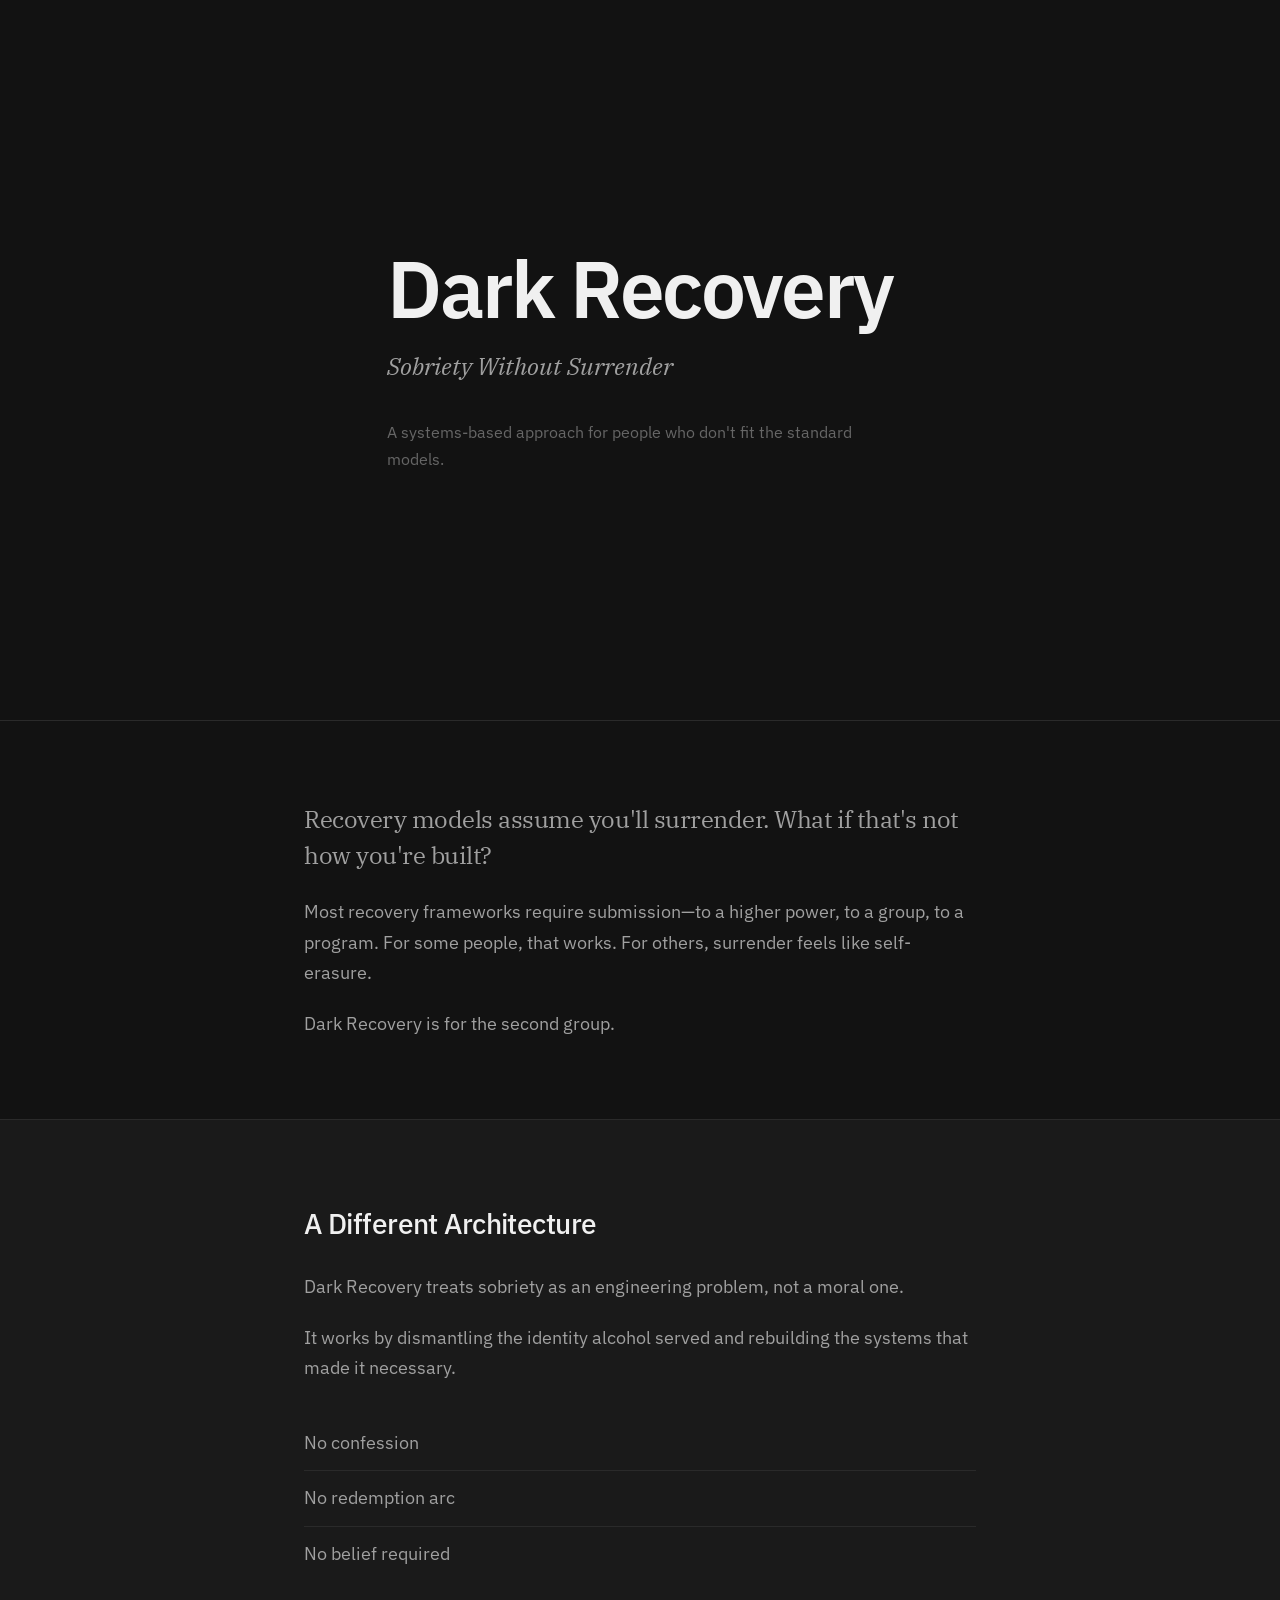
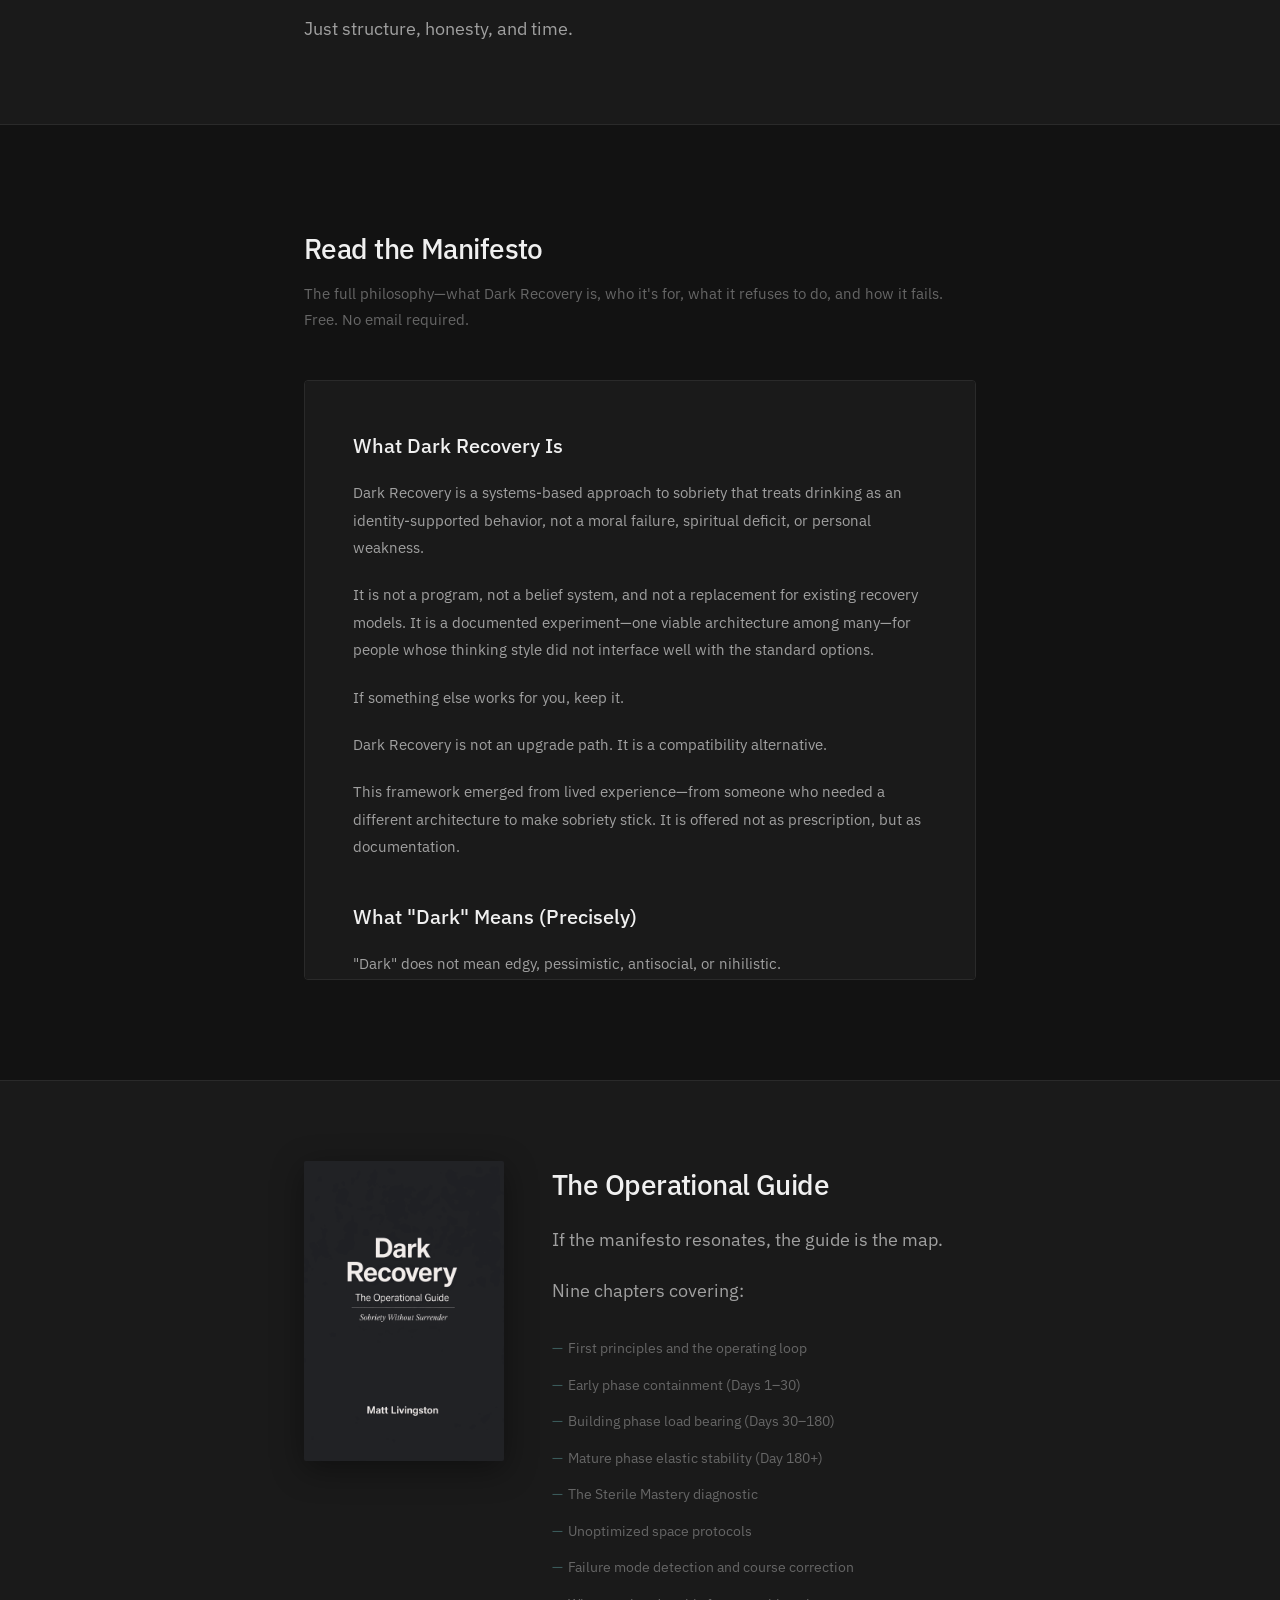
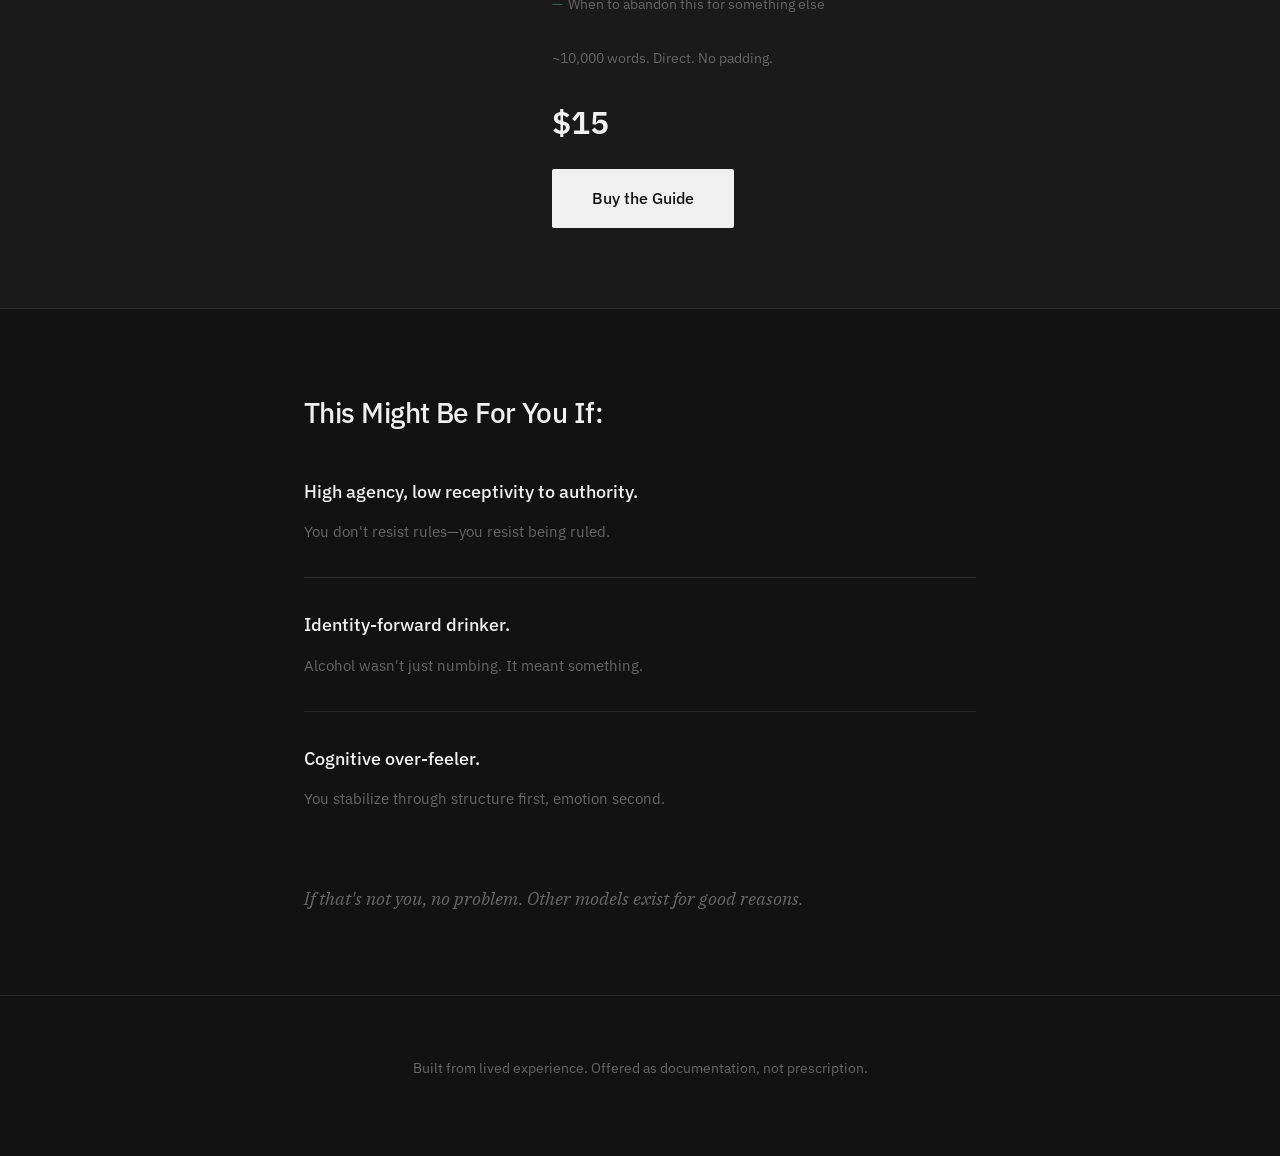
==== index.html @ dfdb52a3 "launch" ====
<!DOCTYPE html>
<html lang="en">
<head>
    <meta charset="UTF-8">
    <meta name="viewport" content="width=device-width, initial-scale=1.0">
    <title>Dark Recovery — Sobriety Without Surrender</title>
    <meta name="description" content="A systems-based approach to sobriety for people who don't fit the standard models. No confession. No redemption arc. No belief required.">
    
    <!-- Open Graph -->
    <meta property="og:type" content="website">
    <meta property="og:url" content="https://darkrecovery.com/">
    <meta property="og:title" content="Dark Recovery — Sobriety Without Surrender">
    <meta property="og:description" content="A systems-based approach to sobriety for people who don't fit the standard models. No confession. No redemption arc. No belief required.">
    <meta property="og:image" content="https://darkrecovery.com/cover.png">
    <meta property="og:image:width" content="1600">
    <meta property="og:image:height" content="2560">
    
    <!-- Twitter Card -->
    <meta name="twitter:card" content="summary_large_image">
    <meta name="twitter:title" content="Dark Recovery — Sobriety Without Surrender">
    <meta name="twitter:description" content="A systems-based approach to sobriety for people who don't fit the standard models.">
    <meta name="twitter:image" content="https://darkrecovery.com/cover.png">
    
    <link rel="preconnect" href="https://fonts.googleapis.com">
    <link rel="preconnect" href="https://fonts.gstatic.com" crossorigin>
    <link href="https://fonts.googleapis.com/css2?family=IBM+Plex+Sans:ital,wght@0,300;0,400;0,500;0,600&family=IBM+Plex+Serif:ital,wght@0,400;1,400&display=swap" rel="stylesheet">
    
    <style>
        :root {
            --bg-primary: #121212;
            --bg-secondary: #1a1a1a;
            --bg-tertiary: #222222;
            --text-primary: #f0f0f0;
            --text-secondary: #a0a0a0;
            --text-muted: #666666;
            --accent: #3a5a5a;
            --accent-light: #4a7a7a;
            --border: #2a2a2a;
            --font-sans: 'IBM Plex Sans', -apple-system, sans-serif;
            --font-serif: 'IBM Plex Serif', Georgia, serif;
        }

        * {
            margin: 0;
            padding: 0;
            box-sizing: border-box;
        }

        html {
            scroll-behavior: smooth;
        }

        body {
            font-family: var(--font-sans);
            font-size: 18px;
            line-height: 1.7;
            color: var(--text-primary);
            background-color: var(--bg-primary);
            -webkit-font-smoothing: antialiased;
            -moz-osx-font-smoothing: grayscale;
        }

        /* Layout */
        .container {
            max-width: 720px;
            margin: 0 auto;
            padding: 0 24px;
        }

        section {
            padding: 80px 0;
        }

        @media (max-width: 600px) {
            section {
                padding: 60px 0;
            }
            body {
                font-size: 16px;
            }
        }

        /* Hero */
        .hero {
            min-height: 80vh;
            display: flex;
            flex-direction: column;
            justify-content: center;
            padding-top: 120px;
            padding-bottom: 120px;
        }

        .hero h1 {
            font-size: clamp(3rem, 10vw, 5rem);
            font-weight: 600;
            letter-spacing: -0.03em;
            line-height: 1.05;
            margin-bottom: 16px;
        }

        .hero .tagline {
            font-family: var(--font-serif);
            font-style: italic;
            font-size: clamp(1.25rem, 3vw, 1.5rem);
            color: var(--text-secondary);
            margin-bottom: 32px;
        }

        .hero .positioning {
            font-size: 1rem;
            color: var(--text-muted);
            max-width: 480px;
        }

        /* Section Headers */
        h2 {
            font-size: 1.75rem;
            font-weight: 500;
            letter-spacing: -0.02em;
            margin-bottom: 24px;
            color: var(--text-primary);
        }

        h3 {
            font-size: 1.125rem;
            font-weight: 500;
            margin-bottom: 12px;
            color: var(--text-primary);
        }

        p {
            margin-bottom: 20px;
            color: var(--text-secondary);
        }

        p:last-child {
            margin-bottom: 0;
        }

        /* Problem Section */
        .problem {
            border-top: 1px solid var(--border);
        }

        .problem h2 {
            font-family: var(--font-serif);
            font-weight: 400;
            font-size: 1.5rem;
            line-height: 1.5;
            color: var(--text-secondary);
        }

        /* What This Is */
        .what-this-is {
            background-color: var(--bg-secondary);
            border-top: 1px solid var(--border);
            border-bottom: 1px solid var(--border);
        }

        .highlight-list {
            list-style: none;
            margin-top: 32px;
        }

        .highlight-list li {
            padding: 12px 0;
            color: var(--text-secondary);
            border-bottom: 1px solid var(--border);
        }

        .highlight-list li:last-child {
            border-bottom: none;
        }

        /* Manifesto Section */
        .manifesto-section {
            padding-top: 100px;
            padding-bottom: 100px;
        }

        .manifesto-section h2 {
            margin-bottom: 8px;
        }

        .manifesto-intro {
            color: var(--text-muted);
            font-size: 0.95rem;
            margin-bottom: 48px;
        }

        .manifesto-content {
            background-color: var(--bg-secondary);
            border: 1px solid var(--border);
            border-radius: 4px;
            padding: 48px;
            max-height: 600px;
            overflow-y: auto;
        }

        @media (max-width: 600px) {
            .manifesto-content {
                padding: 24px;
                max-height: 500px;
            }
        }

        .manifesto-content h3 {
            font-size: 1.25rem;
            margin-top: 40px;
            margin-bottom: 16px;
            color: var(--text-primary);
        }

        .manifesto-content h3:first-child {
            margin-top: 0;
        }

        .manifesto-content p {
            font-size: 0.95rem;
            line-height: 1.8;
        }

        .manifesto-content blockquote {
            font-family: var(--font-serif);
            font-style: italic;
            font-size: 1rem;
            color: var(--text-primary);
            padding: 20px 24px;
            margin: 24px 0;
            border-left: 2px solid var(--accent);
            background-color: var(--bg-tertiary);
        }

        .manifesto-content .section-break {
            text-align: center;
            color: var(--text-muted);
            margin: 48px 0;
            font-size: 1.5rem;
            letter-spacing: 0.5em;
        }

        /* Guide Section */
        .guide-section {
            background-color: var(--bg-secondary);
            border-top: 1px solid var(--border);
            border-bottom: 1px solid var(--border);
        }

        .guide-grid {
            display: grid;
            grid-template-columns: 200px 1fr;
            gap: 48px;
            align-items: start;
        }

        @media (max-width: 600px) {
            .guide-grid {
                grid-template-columns: 1fr;
                gap: 32px;
            }
        }

        .guide-cover {
            width: 100%;
            max-width: 200px;
            border-radius: 2px;
            box-shadow: 0 8px 32px rgba(0, 0, 0, 0.4);
        }

        @media (max-width: 600px) {
            .guide-cover {
                max-width: 160px;
                margin: 0 auto;
            }
        }

        .guide-details h2 {
            margin-bottom: 16px;
        }

        .guide-toc {
            list-style: none;
            margin: 24px 0;
            font-size: 0.9rem;
        }

        .guide-toc li {
            padding: 6px 0;
            color: var(--text-muted);
            padding-left: 16px;
            position: relative;
        }

        .guide-toc li::before {
            content: "—";
            position: absolute;
            left: 0;
            color: var(--accent);
        }

        .guide-meta {
            font-size: 0.9rem;
            color: var(--text-muted);
            margin-top: 24px;
            margin-bottom: 24px;
        }

        .price {
            font-size: 2rem;
            font-weight: 600;
            color: var(--text-primary);
            margin-bottom: 20px;
        }

        .buy-button {
            display: inline-block;
            background-color: var(--text-primary);
            color: var(--bg-primary);
            padding: 16px 40px;
            font-size: 1rem;
            font-weight: 500;
            text-decoration: none;
            border-radius: 2px;
            transition: all 0.2s ease;
        }

        .buy-button:hover {
            background-color: var(--accent-light);
            color: var(--text-primary);
        }

        /* Who This Is For */
        .who-section h2 {
            margin-bottom: 40px;
        }

        .trait {
            margin-bottom: 32px;
            padding-bottom: 32px;
            border-bottom: 1px solid var(--border);
        }

        .trait:last-of-type {
            border-bottom: none;
            margin-bottom: 40px;
        }

        .trait h3 {
            color: var(--text-primary);
            font-weight: 500;
        }

        .trait p {
            color: var(--text-muted);
            font-size: 0.95rem;
            margin-bottom: 0;
        }

        .closing-line {
            font-family: var(--font-serif);
            font-style: italic;
            color: var(--text-muted);
        }

        /* Footer */
        footer {
            padding: 60px 0;
            border-top: 1px solid var(--border);
        }

        .footer-content {
            text-align: center;
        }

        .footer-statement {
            font-size: 0.9rem;
            color: var(--text-muted);
            margin-bottom: 16px;
        }

        .footer-contact {
            font-size: 0.85rem;
        }

        .footer-contact a {
            color: var(--text-secondary);
            text-decoration: none;
            border-bottom: 1px solid var(--border);
            transition: border-color 0.2s ease;
        }

        .footer-contact a:hover {
            border-color: var(--text-secondary);
        }

        /* Scrollbar */
        .manifesto-content::-webkit-scrollbar {
            width: 8px;
        }

        .manifesto-content::-webkit-scrollbar-track {
            background: var(--bg-tertiary);
        }

        .manifesto-content::-webkit-scrollbar-thumb {
            background: var(--border);
            border-radius: 4px;
        }

        .manifesto-content::-webkit-scrollbar-thumb:hover {
            background: var(--text-muted);
        }
    </style>
</head>
<body>

    <!-- Hero -->
    <section class="hero">
        <div class="container">
            <h1>Dark Recovery</h1>
            <p class="tagline">Sobriety Without Surrender</p>
            <p class="positioning">A systems-based approach for people who don't fit the standard models.</p>
        </div>
    </section>

    <!-- Problem -->
    <section class="problem">
        <div class="container">
            <h2>Recovery models assume you'll surrender. What if that's not how you're built?</h2>
            <p>Most recovery frameworks require submission—to a higher power, to a group, to a program. For some people, that works. For others, surrender feels like self-erasure.</p>
            <p>Dark Recovery is for the second group.</p>
        </div>
    </section>

    <!-- What This Is -->
    <section class="what-this-is">
        <div class="container">
            <h2>A Different Architecture</h2>
            <p>Dark Recovery treats sobriety as an engineering problem, not a moral one.</p>
            <p>It works by dismantling the identity alcohol served and rebuilding the systems that made it necessary.</p>
            <ul class="highlight-list">
                <li>No confession</li>
                <li>No redemption arc</li>
                <li>No belief required</li>
            </ul>
            <p style="margin-top: 32px;">Just structure, honesty, and time.</p>
        </div>
    </section>

    <!-- Manifesto -->
    <section class="manifesto-section">
        <div class="container">
            <h2>Read the Manifesto</h2>
            <p class="manifesto-intro">The full philosophy—what Dark Recovery is, who it's for, what it refuses to do, and how it fails. Free. No email required.</p>
            
            <div class="manifesto-content">
                <h3>What Dark Recovery Is</h3>
                <p>Dark Recovery is a systems-based approach to sobriety that treats drinking as an identity-supported behavior, not a moral failure, spiritual deficit, or personal weakness.</p>
                <p>It is not a program, not a belief system, and not a replacement for existing recovery models. It is a documented experiment—one viable architecture among many—for people whose thinking style did not interface well with the standard options.</p>
                <p>If something else works for you, keep it.</p>
                <p>Dark Recovery is not an upgrade path. It is a compatibility alternative.</p>
                <p>This framework emerged from lived experience—from someone who needed a different architecture to make sobriety stick. It is offered not as prescription, but as documentation.</p>

                <h3>What "Dark" Means (Precisely)</h3>
                <p>"Dark" does not mean edgy, pessimistic, antisocial, or nihilistic.</p>
                <p>It means this: Dark Recovery works directly with the parts of yourself that benefited from drinking—without redeeming them, suppressing them, or pretending they didn't exist.</p>
                <p>Alcohol is not framed as an external invader. It is treated as a solution that worked—until it didn't.</p>
                <p>The "dark" work is unsentimental inspection: No confession. No absolution. No identity theater. No redemption arc required.</p>
                <p>This is not shadow embrace. It is shadow audit.</p>

                <h3>The Core Thesis</h3>
                <p>Sobriety fails most often when it is framed as moral reform ("be better"), spiritual rebirth ("surrender"), or pure restraint ("just don't drink").</p>
                <p>Dark Recovery operates on a different assumption:</p>
                <blockquote>Drinking persists because it is embedded in identity and reinforced by systems.</blockquote>
                <p>Remove alcohol without addressing those layers, and the system searches for replacement pressure—or collapses.</p>
                <p>Therefore:</p>
                <blockquote>Sobriety is not abstinence. Sobriety is identity decommissioning plus systems replacement.</blockquote>

                <h3>Identity Decommissioning (Not Suppression)</h3>
                <p>Alcohol was not just a substance. It was a role amplifier.</p>
                <p>For many people, it supported: pride, endurance, edge, chaos tolerance, social dominance, transgression, self-erasure dressed as freedom.</p>
                <p>Dark Recovery does not demand the abandonment of identity. It demands the removal of alcohol as a false carrier of values.</p>
                <p>You don't lose who you are. You strip alcohol out of the equation and keep what's actually yours.</p>
                <p>The goal is not to fight the old identity. The goal is to render it obsolete.</p>
                <p>Suppression creates war. Obsolescence creates quiet.</p>

                <h3>Systems Replacement (Not Willpower)</h3>
                <p>Once identity is decommissioned, systems must replace what alcohol was doing functionally.</p>
                <p>Dark Recovery treats life like an operating environment: inputs, defaults, constraints, failure modes, degraded operation.</p>
                <p>This approach deliberately avoids motivation, inspiration, and "wanting it badly enough."</p>
                <p>Instead, it asks: What pressures existed? What friction was missing? What defaults allowed drift? What roles did alcohol silently perform?</p>
                <p>Systems are redesigned so that alcohol is no longer required for the system to function.</p>
                <p>Not forbidden. Not resisted. Not dramatized. Simply unnecessary.</p>

                <h3>Where the Feeling Work Lives</h3>
                <p>Systems solve behavioral reliability. They do not metabolize what alcohol was anesthetizing.</p>
                <p>Dark Recovery breaks if it pretends architecture alone is enough.</p>
                <p>Dark Recovery does not outsource feeling work to spirituality, group catharsis, or narrative healing—but it also doesn't ignore it. It relocates it.</p>
                <p>The emotional work happens in forced contact, not expression. Specifically: when alcohol is removed and no replacement is allowed; when systems hold you steady long enough that avoided states surface; when boredom, grief, anger, shame, or restlessness appear without an escape hatch.</p>
                <p>Dark Recovery assumes this moment is inevitable—and designs for it.</p>
                <blockquote>Systems don't do the feeling work. Systems remove the exits so the feeling work can no longer be skipped.</blockquote>
                <p>No journaling mandate. No group processing. No "talk about your feelings." Just sustained exposure under stable conditions.</p>
                <p>If someone needs therapy alongside this, that's compatible—but not required for the system to function.</p>

                <h3>Not Becoming a "Better Person"</h3>
                <p>This is a foundational refusal: Dark Recovery is not about becoming a better person.</p>
                <p>There is no moral ladder here. No purity test. No improved self-image promised.</p>
                <p>The aim is narrower and more practical:</p>
                <blockquote>To become a person who no longer needs alcohol to operate.</blockquote>
                <p>"Better" is irrelevant. Functional matters.</p>

                <h3>No Superiority, No Evangelism</h3>
                <p>Dark Recovery does not claim greater courage, deeper honesty, higher intelligence, or more discipline.</p>
                <p>It claims difference, not elevation.</p>
                <p>Other recovery models optimize for different assumptions, address different failure modes, and serve different psychological architectures.</p>
                <p>Dark Recovery exists because model mismatch is real.</p>
                <p>Failure to fit is not failure of character.</p>

                <h3>Loneliness Without Isolation</h3>
                <p>Dark Recovery does not promote lone-wolf sobriety.</p>
                <p>It rejects confessional dependency, not connection.</p>
                <p>Instead of sponsors and identity-based community, it emphasizes: externalized constraints, witnesses instead of authorities, shared activity instead of shared identity, structure instead of confession, visibility instead of emotional performance.</p>
                <p>Key principle:</p>
                <blockquote>Isolation doesn't cause relapse. Unobserved drift does.</blockquote>
                <p>The system is designed to reduce drift without requiring belief, submission, or social theater.</p>

                <h3>The Failure Modes</h3>
                <p>Every system has characteristic ways it fails. Dark Recovery is no exception. Naming these explicitly is essential to the framework's integrity.</p>
                <p><strong>Primary Failure Mode: Sterile Mastery</strong></p>
                <p>Dark Recovery fails when the system becomes flawless, the life becomes orderly, the edges disappear—and the person never actually meets the discomfort alcohol was buffering.</p>
                <p>Symptoms: excessive optimization, endless redesigns, pride in resilience, emotional flatness mislabeled as "stability," quiet resentment toward "messy" people or models.</p>
                <p>The system works so well that nothing leaks—and therefore nothing gets processed.</p>
                <p>This is not relapse-prone in the short term. It's collapse-prone later.</p>
                <p><strong>Secondary Failure Mode: Control Substitution</strong></p>
                <p>Alcohol is removed, but control, rigidity, self-surveillance, and performance slide in as replacements.</p>
                <p>The substance is gone. The compulsion isn't.</p>
                <p>Dark Recovery must explicitly warn:</p>
                <blockquote>If the system makes you feel superior, invulnerable, or untouchable—it's already failing.</blockquote>
                <p><strong>The Countermeasure: Unoptimized Space</strong></p>
                <p>Dark Recovery requires deliberate friction, unoptimized space, and periods where nothing is "fixed." Not chaos. Not relapse rehearsal. Just unmanaged experience.</p>
                <p>A core principle:</p>
                <blockquote>If your life becomes too smooth, something is being avoided.</blockquote>
                <p>That sentence alone keeps the philosophy honest.</p>

                <h3>Who This Is For</h3>
                <p>Dark Recovery fits people who have three specific traits:</p>
                <p><strong>1. High Agency, Low Receptivity to Authority</strong><br>Strong internal locus of control. Allergic to submission-based models. Experience "surrender" as self-erasure, not relief. These people don't resist rules. They resist being ruled.</p>
                <p><strong>2. Identity-Forward Drinkers</strong><br>Drinking was tied to self-image. Pride, edge, intensity, or transgression were involved. Alcohol was a symbol, not just a sedative. If alcohol was only numbing pain, other models may fit better. If alcohol was meaningful, Dark Recovery has leverage.</p>
                <p><strong>3. Cognitive Over-Feelers (By Default, Not Denial)</strong><br>Pattern thinkers. Builders. Systematizers. People who stabilize through structure first, emotion second. Important distinction: This is not emotional repression. It's sequencing. These people feel after safety is restored—not before.</p>

                <h3>Who This Is Not For</h3>
                <p>Dark Recovery is a poor fit for people seeking belonging as the primary need, those who need external moral scaffolding to stabilize, people in acute crisis who require containment first, or anyone who wants certainty, identity, or absolution handed to them.</p>
                <p>This is not a refuge. It's a workbench.</p>

                <h3>What Dark Recovery Refuses to Do</h3>
                <p>Dark Recovery does not tell anyone what is right, argue against other recovery paths, require belief, surrender, or confession, promise transformation, enlightenment, or redemption, or demand identity replacement with a new label.</p>
                <p>It offers one thing only:</p>
                <blockquote>A way to dismantle a working-but-destructive system and replace it without mythologizing the process.</blockquote>

                <h3>The Ethical Boundary</h3>
                <p>Dark Recovery explicitly acknowledges: Some people need AA. Some people need God. Some people need medication. Some people need clinical treatment. Some people need community-first recovery.</p>
                <p>Period.</p>
                <p>Dark Recovery does not compete with those paths. It exists alongside them.</p>

                <h3>Final Compression</h3>
                <p>If this had to be reduced to its irreducible form:</p>
                <blockquote>Dark Recovery treats sobriety as an engineering problem, not a moral one—by dismantling the identity alcohol served and rebuilding the systems that made it necessary.</blockquote>
                <p>Dark Recovery succeeds by using systems to remove escape routes, fails when systems become escape routes, and fits people who stabilize through agency and structure before emotion—not the other way around.</p>
                <p>If someone reads this and says, "This isn't for me, but I understand why it worked for you," then it's doing exactly what it's meant to do.</p>

                <div class="section-break">···</div>
            </div>
        </div>
    </section>

    <!-- Guide -->
    <section class="guide-section">
        <div class="container">
            <div class="guide-grid">
                <img src="cover.png" alt="Dark Recovery: The Operational Guide" class="guide-cover">
                <div class="guide-details">
                    <h2>The Operational Guide</h2>
                    <p>If the manifesto resonates, the guide is the map.</p>
                    <p>Nine chapters covering:</p>
                    <ul class="guide-toc">
                        <li>First principles and the operating loop</li>
                        <li>Early phase containment (Days 1–30)</li>
                        <li>Building phase load bearing (Days 30–180)</li>
                        <li>Mature phase elastic stability (Day 180+)</li>
                        <li>The Sterile Mastery diagnostic</li>
                        <li>Unoptimized space protocols</li>
                        <li>Failure mode detection and course correction</li>
                        <li>When to abandon this for something else</li>
                    </ul>
                    <p class="guide-meta">~10,000 words. Direct. No padding.</p>
                    <div class="price">$15</div>
                    <a href="#" class="buy-button">Buy the Guide</a>
                </div>
            </div>
        </div>
    </section>

    <!-- Who This Is For -->
    <section class="who-section">
        <div class="container">
            <h2>This Might Be For You If:</h2>
            
            <div class="trait">
                <h3>High agency, low receptivity to authority.</h3>
                <p>You don't resist rules—you resist being ruled.</p>
            </div>
            
            <div class="trait">
                <h3>Identity-forward drinker.</h3>
                <p>Alcohol wasn't just numbing. It meant something.</p>
            </div>
            
            <div class="trait">
                <h3>Cognitive over-feeler.</h3>
                <p>You stabilize through structure first, emotion second.</p>
            </div>
            
            <p class="closing-line">If that's not you, no problem. Other models exist for good reasons.</p>
        </div>
    </section>

    <!-- Footer -->
    <footer>
        <div class="container">
            <div class="footer-content">
                <p class="footer-statement">Built from lived experience. Offered as documentation, not prescription.</p>
                <p class="footer-contact"><a href="/cdn-cgi/l/email-protection#761b170202361217041d041315190013040f5815191b"><span class="__cf_email__" data-cfemail="6904081d1d
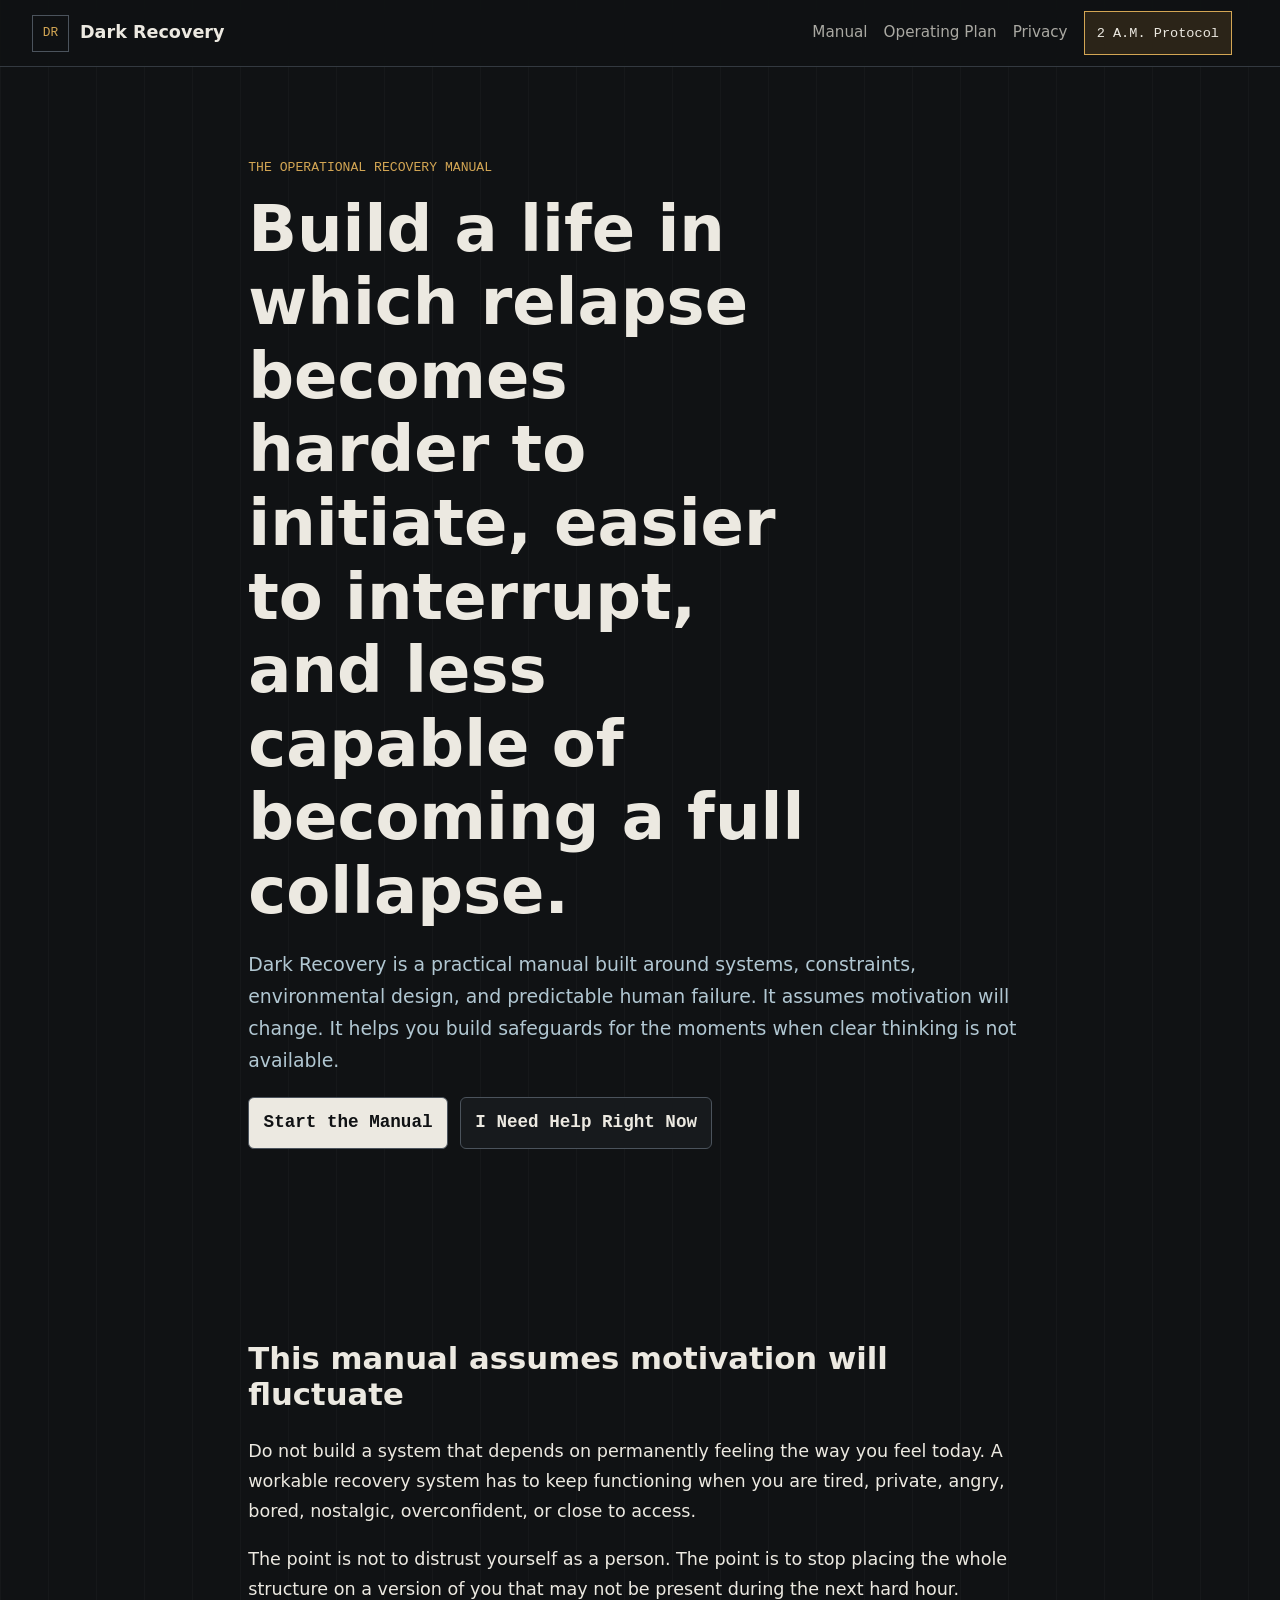
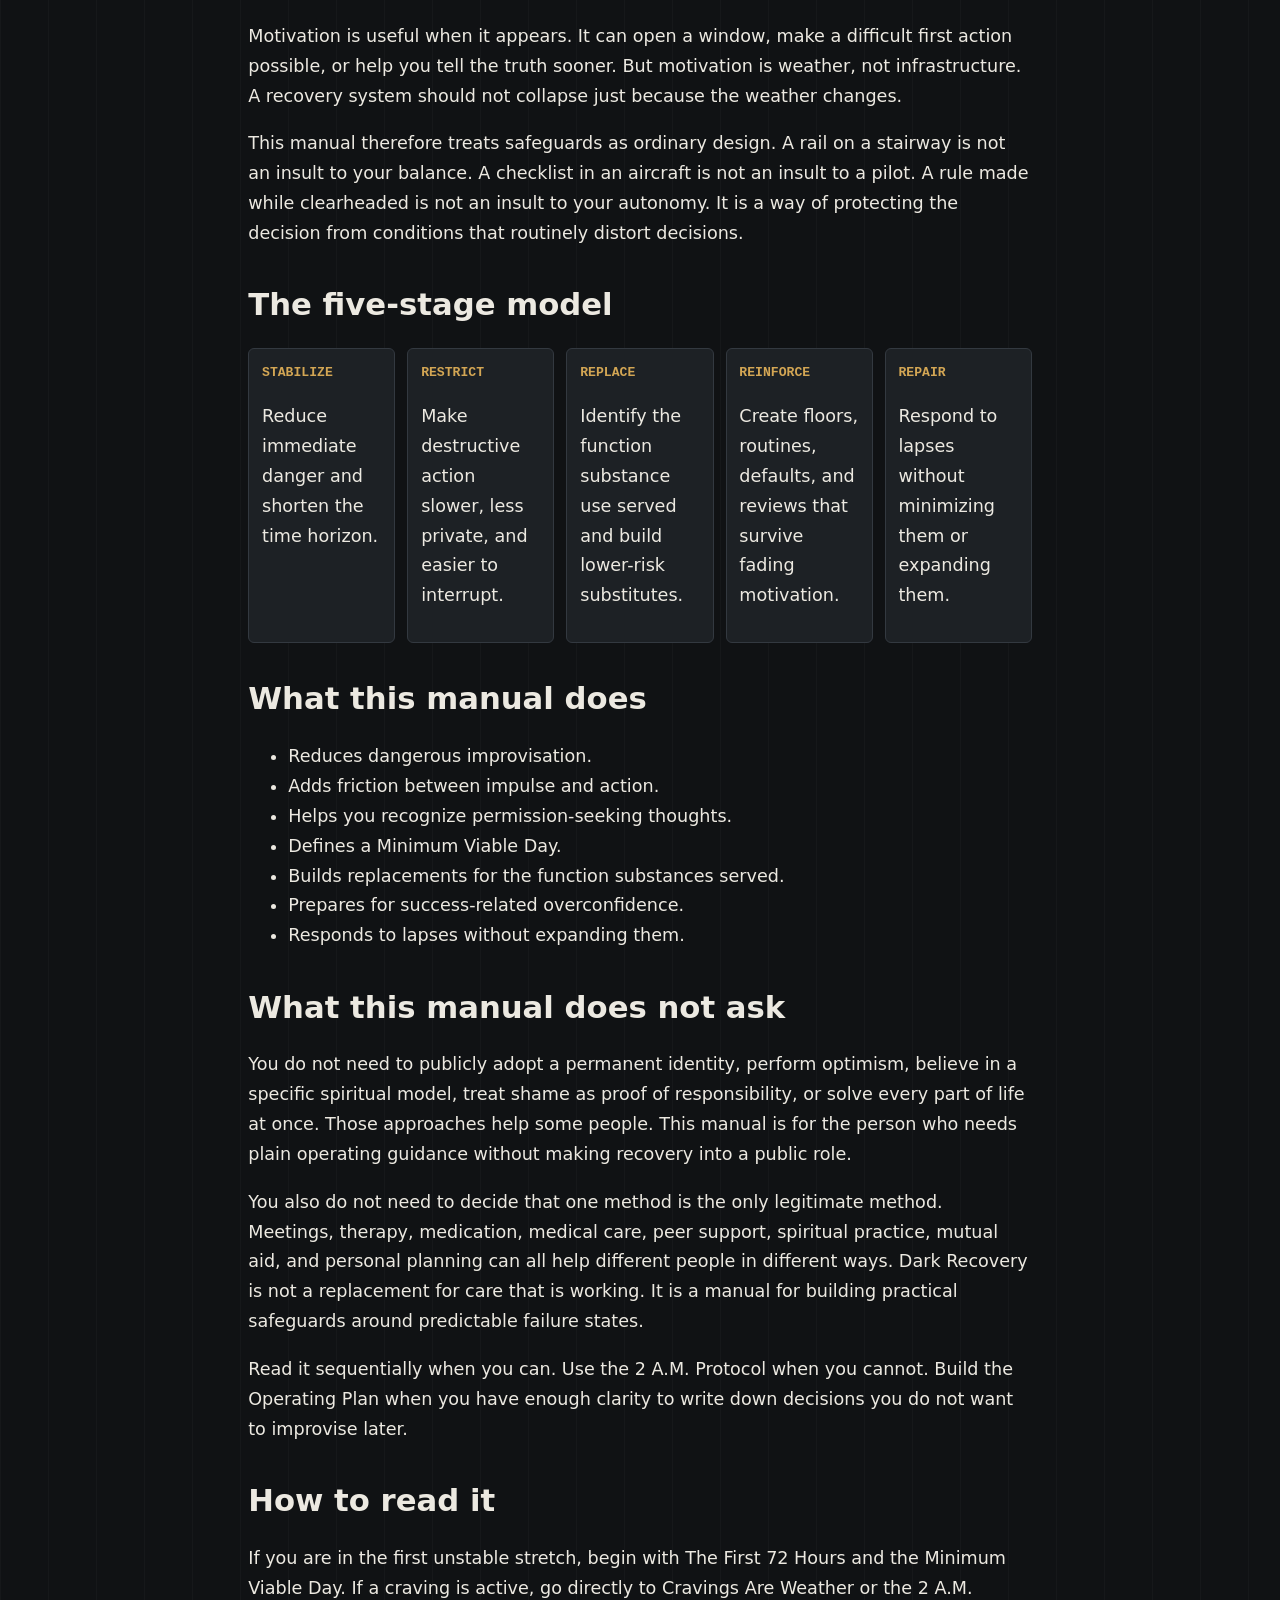
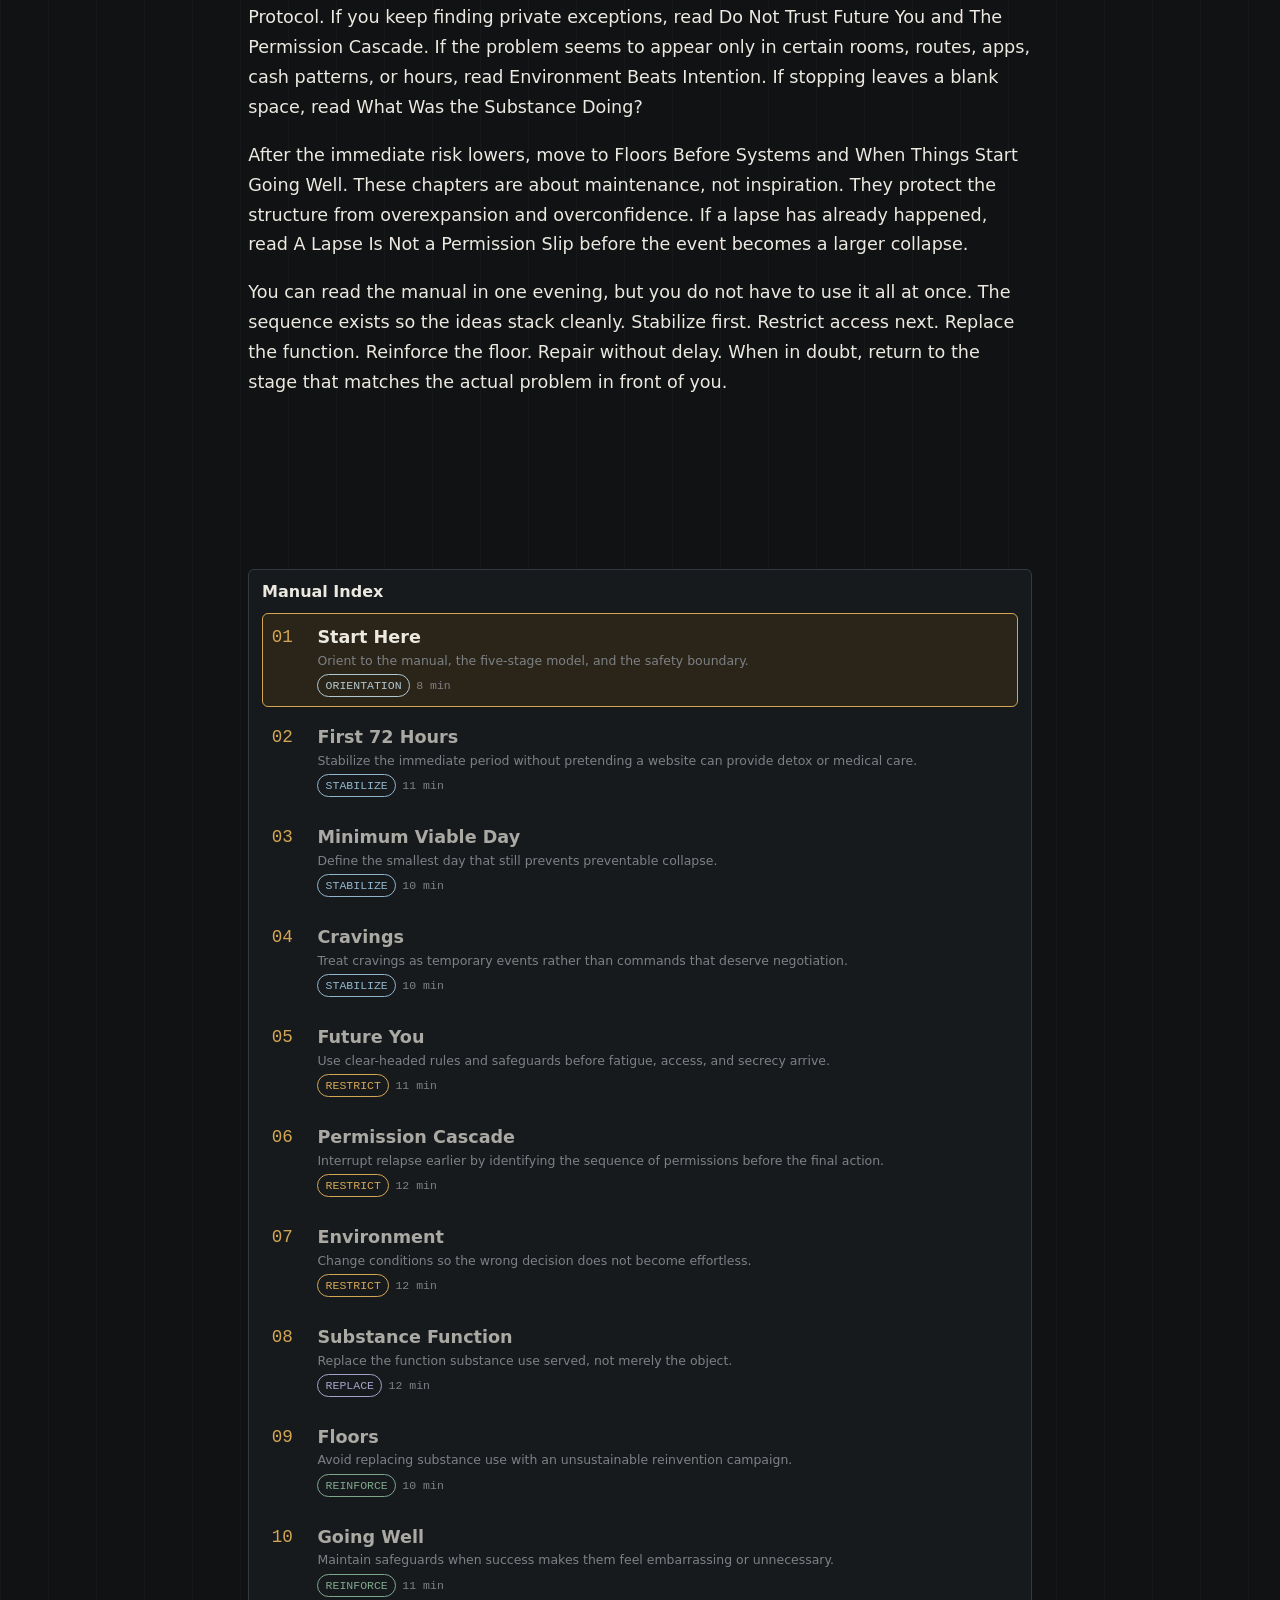
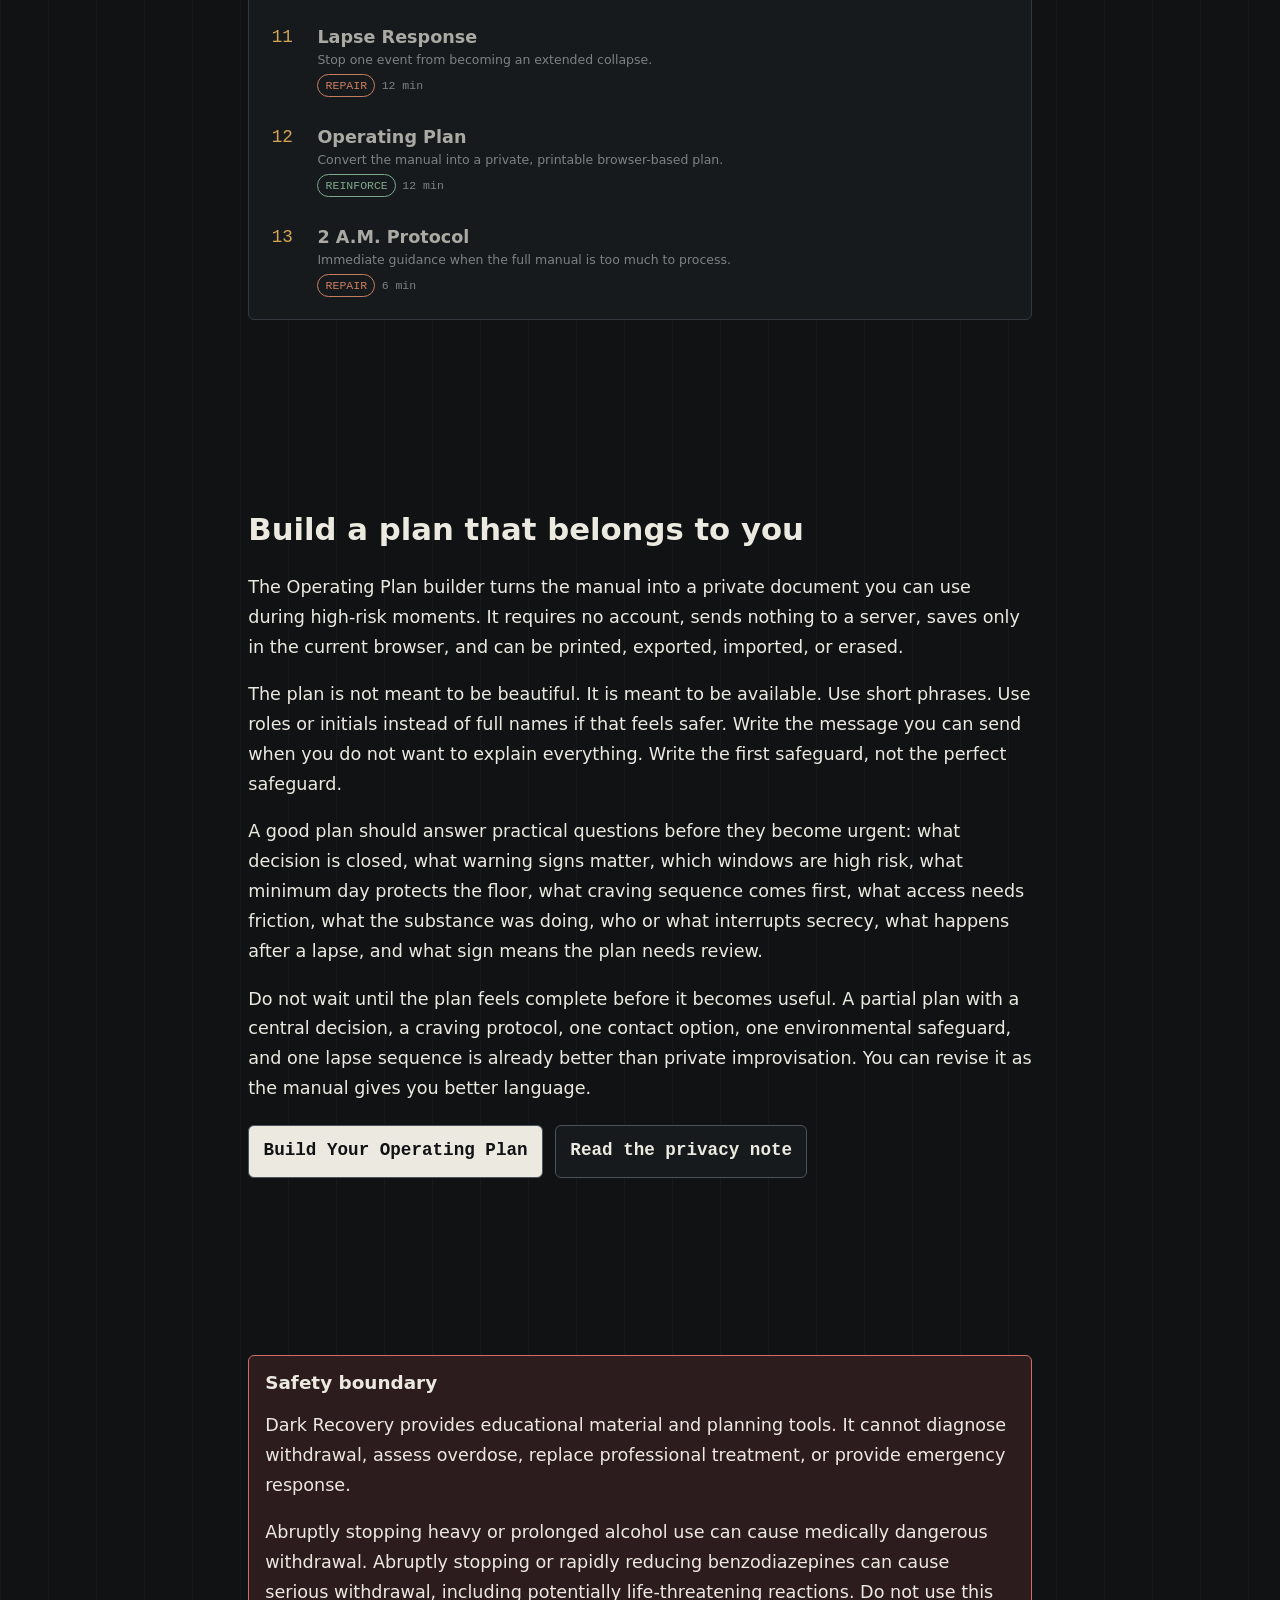
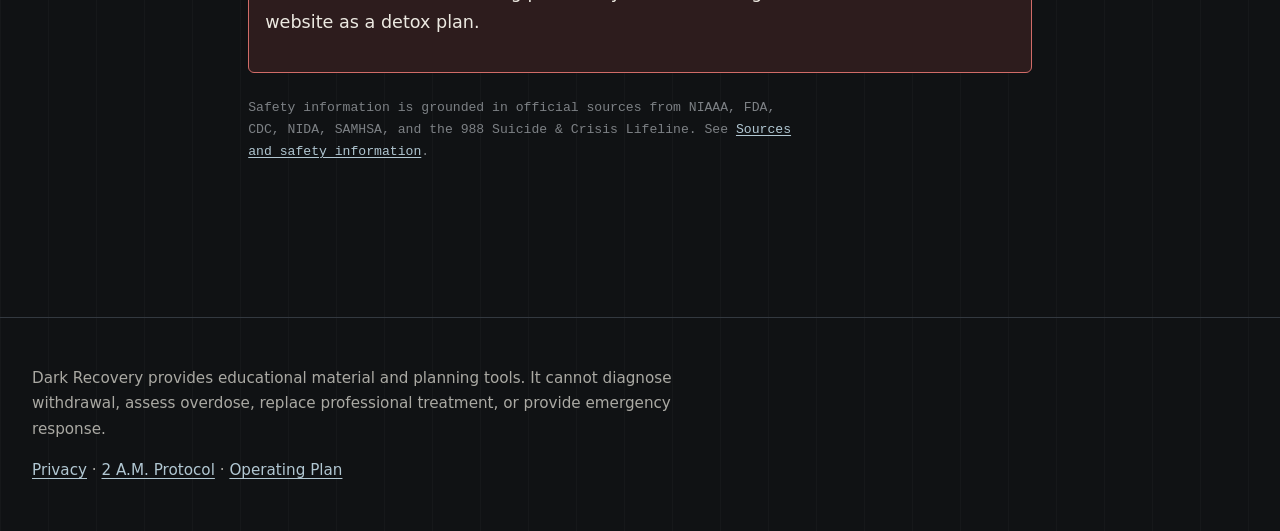
==== commit 97ffecac: "revamp" ====
--- a/index.html
+++ b/index.html
@@ -1,632 +1 @@
-<!DOCTYPE html>
-<html lang="en">
-<head>
-    <meta charset="UTF-8">
-    <meta name="viewport" content="width=device-width, initial-scale=1.0">
-    <title>Dark Recovery — Sobriety Without Surrender</title>
-    <meta name="description" content="A systems-based approach to sobriety for people who don't fit the standard models. No confession. No redemption arc. No belief required.">
-    
-    <!-- Open Graph -->
-    <meta property="og:type" content="website">
-    <meta property="og:url" content="https://darkrecovery.com/">
-    <meta property="og:title" content="Dark Recovery — Sobriety Without Surrender">
-    <meta property="og:description" content="A systems-based approach to sobriety for people who don't fit the standard models. No confession. No redemption arc. No belief required.">
-    <meta property="og:image" content="https://darkrecovery.com/cover.png">
-    <meta property="og:image:width" content="1600">
-    <meta property="og:image:height" content="2560">
-    
-    <!-- Twitter Card -->
-    <meta name="twitter:card" content="summary_large_image">
-    <meta name="twitter:title" content="Dark Recovery — Sobriety Without Surrender">
-    <meta name="twitter:description" content="A systems-based approach to sobriety for people who don't fit the standard models.">
-    <meta name="twitter:image" content="https://darkrecovery.com/cover.png">
-    
-    <link rel="preconnect" href="https://fonts.googleapis.com">
-    <link rel="preconnect" href="https://fonts.gstatic.com" crossorigin>
-    <link href="https://fonts.googleapis.com/css2?family=IBM+Plex+Sans:ital,wght@0,300;0,400;0,500;0,600&family=IBM+Plex+Serif:ital,wght@0,400;1,400&display=swap" rel="stylesheet">
-    
-    <style>
-        :root {
-            --bg-primary: #121212;
-            --bg-secondary: #1a1a1a;
-            --bg-tertiary: #222222;
-            --text-primary: #f0f0f0;
-            --text-secondary: #a0a0a0;
-            --text-muted: #666666;
-            --accent: #3a5a5a;
-            --accent-light: #4a7a7a;
-            --border: #2a2a2a;
-            --font-sans: 'IBM Plex Sans', -apple-system, sans-serif;
-            --font-serif: 'IBM Plex Serif', Georgia, serif;
-        }
-
-        * {
-            margin: 0;
-            padding: 0;
-            box-sizing: border-box;
-        }
-
-        html {
-            scroll-behavior: smooth;
-        }
-
-        body {
-            font-family: var(--font-sans);
-            font-size: 18px;
-            line-height: 1.7;
-            color: var(--text-primary);
-            background-color: var(--bg-primary);
-            -webkit-font-smoothing: antialiased;
-            -moz-osx-font-smoothing: grayscale;
-        }
-
-        /* Layout */
-        .container {
-            max-width: 720px;
-            margin: 0 auto;
-            padding: 0 24px;
-        }
-
-        section {
-            padding: 80px 0;
-        }
-
-        @media (max-width: 600px) {
-            section {
-                padding: 60px 0;
-            }
-            body {
-                font-size: 16px;
-            }
-        }
-
-        /* Hero */
-        .hero {
-            min-height: 80vh;
-            display: flex;
-            flex-direction: column;
-            justify-content: center;
-            padding-top: 120px;
-            padding-bottom: 120px;
-        }
-
-        .hero h1 {
-            font-size: clamp(3rem, 10vw, 5rem);
-            font-weight: 600;
-            letter-spacing: -0.03em;
-            line-height: 1.05;
-            margin-bottom: 16px;
-        }
-
-        .hero .tagline {
-            font-family: var(--font-serif);
-            font-style: italic;
-            font-size: clamp(1.25rem, 3vw, 1.5rem);
-            color: var(--text-secondary);
-            margin-bottom: 32px;
-        }
-
-        .hero .positioning {
-            font-size: 1rem;
-            color: var(--text-muted);
-            max-width: 480px;
-        }
-
-        /* Section Headers */
-        h2 {
-            font-size: 1.75rem;
-            font-weight: 500;
-            letter-spacing: -0.02em;
-            margin-bottom: 24px;
-            color: var(--text-primary);
-        }
-
-        h3 {
-            font-size: 1.125rem;
-            font-weight: 500;
-            margin-bottom: 12px;
-            color: var(--text-primary);
-        }
-
-        p {
-            margin-bottom: 20px;
-            color: var(--text-secondary);
-        }
-
-        p:last-child {
-            margin-bottom: 0;
-        }
-
-        /* Problem Section */
-        .problem {
-            border-top: 1px solid var(--border);
-        }
-
-        .problem h2 {
-            font-family: var(--font-serif);
-            font-weight: 400;
-            font-size: 1.5rem;
-            line-height: 1.5;
-            color: var(--text-secondary);
-        }
-
-        /* What This Is */
-        .what-this-is {
-            background-color: var(--bg-secondary);
-            border-top: 1px solid var(--border);
-            border-bottom: 1px solid var(--border);
-        }
-
-        .highlight-list {
-            list-style: none;
-            margin-top: 32px;
-        }
-
-        .highlight-list li {
-            padding: 12px 0;
-            color: var(--text-secondary);
-            border-bottom: 1px solid var(--border);
-        }
-
-        .highlight-list li:last-child {
-            border-bottom: none;
-        }
-
-        /* Manifesto Section */
-        .manifesto-section {
-            padding-top: 100px;
-            padding-bottom: 100px;
-        }
-
-        .manifesto-section h2 {
-            margin-bottom: 8px;
-        }
-
-        .manifesto-intro {
-            color: var(--text-muted);
-            font-size: 0.95rem;
-            margin-bottom: 48px;
-        }
-
-        .manifesto-content {
-            background-color: var(--bg-secondary);
-            border: 1px solid var(--border);
-            border-radius: 4px;
-            padding: 48px;
-            max-height: 600px;
-            overflow-y: auto;
-        }
-
-        @media (max-width: 600px) {
-            .manifesto-content {
-                padding: 24px;
-                max-height: 500px;
-            }
-        }
-
-        .manifesto-content h3 {
-            font-size: 1.25rem;
-            margin-top: 40px;
-            margin-bottom: 16px;
-            color: var(--text-primary);
-        }
-
-        .manifesto-content h3:first-child {
-            margin-top: 0;
-        }
-
-        .manifesto-content p {
-            font-size: 0.95rem;
-            line-height: 1.8;
-        }
-
-        .manifesto-content blockquote {
-            font-family: var(--font-serif);
-            font-style: italic;
-            font-size: 1rem;
-            color: var(--text-primary);
-            padding: 20px 24px;
-            margin: 24px 0;
-            border-left: 2px solid var(--accent);
-            background-color: var(--bg-tertiary);
-        }
-
-        .manifesto-content .section-break {
-            text-align: center;
-            color: var(--text-muted);
-            margin: 48px 0;
-            font-size: 1.5rem;
-            letter-spacing: 0.5em;
-        }
-
-        /* Guide Section */
-        .guide-section {
-            background-color: var(--bg-secondary);
-            border-top: 1px solid var(--border);
-            border-bottom: 1px solid var(--border);
-        }
-
-        .guide-grid {
-            display: grid;
-            grid-template-columns: 200px 1fr;
-            gap: 48px;
-            align-items: start;
-        }
-
-        @media (max-width: 600px) {
-            .guide-grid {
-                grid-template-columns: 1fr;
-                gap: 32px;
-            }
-        }
-
-        .guide-cover {
-            width: 100%;
-            max-width: 200px;
-            border-radius: 2px;
-            box-shadow: 0 8px 32px rgba(0, 0, 0, 0.4);
-        }
-
-        @media (max-width: 600px) {
-            .guide-cover {
-                max-width: 160px;
-                margin: 0 auto;
-            }
-        }
-
-        .guide-details h2 {
-            margin-bottom: 16px;
-        }
-
-        .guide-toc {
-            list-style: none;
-            margin: 24px 0;
-            font-size: 0.9rem;
-        }
-
-        .guide-toc li {
-            padding: 6px 0;
-            color: var(--text-muted);
-            padding-left: 16px;
-            position: relative;
-        }
-
-        .guide-toc li::before {
-            content: "—";
-            position: absolute;
-            left: 0;
-            color: var(--accent);
-        }
-
-        .guide-meta {
-            font-size: 0.9rem;
-            color: var(--text-muted);
-            margin-top: 24px;
-            margin-bottom: 24px;
-        }
-
-        .price {
-            font-size: 2rem;
-            font-weight: 600;
-            color: var(--text-primary);
-            margin-bottom: 20px;
-        }
-
-        .buy-button {
-            display: inline-block;
-            background-color: var(--text-primary);
-            color: var(--bg-primary);
-            padding: 16px 40px;
-            font-size: 1rem;
-            font-weight: 500;
-            text-decoration: none;
-            border-radius: 2px;
-            transition: all 0.2s ease;
-        }
-
-        .buy-button:hover {
-            background-color: var(--accent-light);
-            color: var(--text-primary);
-        }
-
-        /* Who This Is For */
-        .who-section h2 {
-            margin-bottom: 40px;
-        }
-
-        .trait {
-            margin-bottom: 32px;
-            padding-bottom: 32px;
-            border-bottom: 1px solid var(--border);
-        }
-
-        .trait:last-of-type {
-            border-bottom: none;
-            margin-bottom: 40px;
-        }
-
-        .trait h3 {
-            color: var(--text-primary);
-            font-weight: 500;
-        }
-
-        .trait p {
-            color: var(--text-muted);
-            font-size: 0.95rem;
-            margin-bottom: 0;
-        }
-
-        .closing-line {
-            font-family: var(--font-serif);
-            font-style: italic;
-            color: var(--text-muted);
-        }
-
-        /* Footer */
-        footer {
-            padding: 60px 0;
-            border-top: 1px solid var(--border);
-        }
-
-        .footer-content {
-            text-align: center;
-        }
-
-        .footer-statement {
-            font-size: 0.9rem;
-            color: var(--text-muted);
-            margin-bottom: 16px;
-        }
-
-        .footer-contact {
-            font-size: 0.85rem;
-        }
-
-        .footer-contact a {
-            color: var(--text-secondary);
-            text-decoration: none;
-            border-bottom: 1px solid var(--border);
-            transition: border-color 0.2s ease;
-        }
-
-        .footer-contact a:hover {
-            border-color: var(--text-secondary);
-        }
-
-        /* Scrollbar */
-        .manifesto-content::-webkit-scrollbar {
-            width: 8px;
-        }
-
-        .manifesto-content::-webkit-scrollbar-track {
-            background: var(--bg-tertiary);
-        }
-
-        .manifesto-content::-webkit-scrollbar-thumb {
-            background: var(--border);
-            border-radius: 4px;
-        }
-
-        .manifesto-content::-webkit-scrollbar-thumb:hover {
-            background: var(--text-muted);
-        }
-    </style>
-</head>
-<body>
-
-    <!-- Hero -->
-    <section class="hero">
-        <div class="container">
-            <h1>Dark Recovery</h1>
-            <p class="tagline">Sobriety Without Surrender</p>
-            <p class="positioning">A systems-based approach for people who don't fit the standard models.</p>
-        </div>
-    </section>
-
-    <!-- Problem -->
-    <section class="problem">
-        <div class="container">
-            <h2>Recovery models assume you'll surrender. What if that's not how you're built?</h2>
-            <p>Most recovery frameworks require submission—to a higher power, to a group, to a program. For some people, that works. For others, surrender feels like self-erasure.</p>
-            <p>Dark Recovery is for the second group.</p>
-        </div>
-    </section>
-
-    <!-- What This Is -->
-    <section class="what-this-is">
-        <div class="container">
-            <h2>A Different Architecture</h2>
-            <p>Dark Recovery treats sobriety as an engineering problem, not a moral one.</p>
-            <p>It works by dismantling the identity alcohol served and rebuilding the systems that made it necessary.</p>
-            <ul class="highlight-list">
-                <li>No confession</li>
-                <li>No redemption arc</li>
-                <li>No belief required</li>
-            </ul>
-            <p style="margin-top: 32px;">Just structure, honesty, and time.</p>
-        </div>
-    </section>
-
-    <!-- Manifesto -->
-    <section class="manifesto-section">
-        <div class="container">
-            <h2>Read the Manifesto</h2>
-            <p class="manifesto-intro">The full philosophy—what Dark Recovery is, who it's for, what it refuses to do, and how it fails. Free. No email required.</p>
-            
-            <div class="manifesto-content">
-                <h3>What Dark Recovery Is</h3>
-                <p>Dark Recovery is a systems-based approach to sobriety that treats drinking as an identity-supported behavior, not a moral failure, spiritual deficit, or personal weakness.</p>
-                <p>It is not a program, not a belief system, and not a replacement for existing recovery models. It is a documented experiment—one viable architecture among many—for people whose thinking style did not interface well with the standard options.</p>
-                <p>If something else works for you, keep it.</p>
-                <p>Dark Recovery is not an upgrade path. It is a compatibility alternative.</p>
-                <p>This framework emerged from lived experience—from someone who needed a different architecture to make sobriety stick. It is offered not as prescription, but as documentation.</p>
-
-                <h3>What "Dark" Means (Precisely)</h3>
-                <p>"Dark" does not mean edgy, pessimistic, antisocial, or nihilistic.</p>
-                <p>It means this: Dark Recovery works directly with the parts of yourself that benefited from drinking—without redeeming them, suppressing them, or pretending they didn't exist.</p>
-                <p>Alcohol is not framed as an external invader. It is treated as a solution that worked—until it didn't.</p>
-                <p>The "dark" work is unsentimental inspection: No confession. No absolution. No identity theater. No redemption arc required.</p>
-                <p>This is not shadow embrace. It is shadow audit.</p>
-
-                <h3>The Core Thesis</h3>
-                <p>Sobriety fails most often when it is framed as moral reform ("be better"), spiritual rebirth ("surrender"), or pure restraint ("just don't drink").</p>
-                <p>Dark Recovery operates on a different assumption:</p>
-                <blockquote>Drinking persists because it is embedded in identity and reinforced by systems.</blockquote>
-                <p>Remove alcohol without addressing those layers, and the system searches for replacement pressure—or collapses.</p>
-                <p>Therefore:</p>
-                <blockquote>Sobriety is not abstinence. Sobriety is identity decommissioning plus systems replacement.</blockquote>
-
-                <h3>Identity Decommissioning (Not Suppression)</h3>
-                <p>Alcohol was not just a substance. It was a role amplifier.</p>
-                <p>For many people, it supported: pride, endurance, edge, chaos tolerance, social dominance, transgression, self-erasure dressed as freedom.</p>
-                <p>Dark Recovery does not demand the abandonment of identity. It demands the removal of alcohol as a false carrier of values.</p>
-                <p>You don't lose who you are. You strip alcohol out of the equation and keep what's actually yours.</p>
-                <p>The goal is not to fight the old identity. The goal is to render it obsolete.</p>
-                <p>Suppression creates war. Obsolescence creates quiet.</p>
-
-                <h3>Systems Replacement (Not Willpower)</h3>
-                <p>Once identity is decommissioned, systems must replace what alcohol was doing functionally.</p>
-                <p>Dark Recovery treats life like an operating environment: inputs, defaults, constraints, failure modes, degraded operation.</p>
-                <p>This approach deliberately avoids motivation, inspiration, and "wanting it badly enough."</p>
-                <p>Instead, it asks: What pressures existed? What friction was missing? What defaults allowed drift? What roles did alcohol silently perform?</p>
-                <p>Systems are redesigned so that alcohol is no longer required for the system to function.</p>
-                <p>Not forbidden. Not resisted. Not dramatized. Simply unnecessary.</p>
-
-                <h3>Where the Feeling Work Lives</h3>
-                <p>Systems solve behavioral reliability. They do not metabolize what alcohol was anesthetizing.</p>
-                <p>Dark Recovery breaks if it pretends architecture alone is enough.</p>
-                <p>Dark Recovery does not outsource feeling work to spirituality, group catharsis, or narrative healing—but it also doesn't ignore it. It relocates it.</p>
-                <p>The emotional work happens in forced contact, not expression. Specifically: when alcohol is removed and no replacement is allowed; when systems hold you steady long enough that avoided states surface; when boredom, grief, anger, shame, or restlessness appear without an escape hatch.</p>
-                <p>Dark Recovery assumes this moment is inevitable—and designs for it.</p>
-                <blockquote>Systems don't do the feeling work. Systems remove the exits so the feeling work can no longer be skipped.</blockquote>
-                <p>No journaling mandate. No group processing. No "talk about your feelings." Just sustained exposure under stable conditions.</p>
-                <p>If someone needs therapy alongside this, that's compatible—but not required for the system to function.</p>
-
-                <h3>Not Becoming a "Better Person"</h3>
-                <p>This is a foundational refusal: Dark Recovery is not about becoming a better person.</p>
-                <p>There is no moral ladder here. No purity test. No improved self-image promised.</p>
-                <p>The aim is narrower and more practical:</p>
-                <blockquote>To become a person who no longer needs alcohol to operate.</blockquote>
-                <p>"Better" is irrelevant. Functional matters.</p>
-
-                <h3>No Superiority, No Evangelism</h3>
-                <p>Dark Recovery does not claim greater courage, deeper honesty, higher intelligence, or more discipline.</p>
-                <p>It claims difference, not elevation.</p>
-                <p>Other recovery models optimize for different assumptions, address different failure modes, and serve different psychological architectures.</p>
-                <p>Dark Recovery exists because model mismatch is real.</p>
-                <p>Failure to fit is not failure of character.</p>
-
-                <h3>Loneliness Without Isolation</h3>
-                <p>Dark Recovery does not promote lone-wolf sobriety.</p>
-                <p>It rejects confessional dependency, not connection.</p>
-                <p>Instead of sponsors and identity-based community, it emphasizes: externalized constraints, witnesses instead of authorities, shared activity instead of shared identity, structure instead of confession, visibility instead of emotional performance.</p>
-                <p>Key principle:</p>
-                <blockquote>Isolation doesn't cause relapse. Unobserved drift does.</blockquote>
-                <p>The system is designed to reduce drift without requiring belief, submission, or social theater.</p>
-
-                <h3>The Failure Modes</h3>
-                <p>Every system has characteristic ways it fails. Dark Recovery is no exception. Naming these explicitly is essential to the framework's integrity.</p>
-                <p><strong>Primary Failure Mode: Sterile Mastery</strong></p>
-                <p>Dark Recovery fails when the system becomes flawless, the life becomes orderly, the edges disappear—and the person never actually meets the discomfort alcohol was buffering.</p>
-                <p>Symptoms: excessive optimization, endless redesigns, pride in resilience, emotional flatness mislabeled as "stability," quiet resentment toward "messy" people or models.</p>
-                <p>The system works so well that nothing leaks—and therefore nothing gets processed.</p>
-                <p>This is not relapse-prone in the short term. It's collapse-prone later.</p>
-                <p><strong>Secondary Failure Mode: Control Substitution</strong></p>
-                <p>Alcohol is removed, but control, rigidity, self-surveillance, and performance slide in as replacements.</p>
-                <p>The substance is gone. The compulsion isn't.</p>
-                <p>Dark Recovery must explicitly warn:</p>
-                <blockquote>If the system makes you feel superior, invulnerable, or untouchable—it's already failing.</blockquote>
-                <p><strong>The Countermeasure: Unoptimized Space</strong></p>
-                <p>Dark Recovery requires deliberate friction, unoptimized space, and periods where nothing is "fixed." Not chaos. Not relapse rehearsal. Just unmanaged experience.</p>
-                <p>A core principle:</p>
-                <blockquote>If your life becomes too smooth, something is being avoided.</blockquote>
-                <p>That sentence alone keeps the philosophy honest.</p>
-
-                <h3>Who This Is For</h3>
-                <p>Dark Recovery fits people who have three specific traits:</p>
-                <p><strong>1. High Agency, Low Receptivity to Authority</strong><br>Strong internal locus of control. Allergic to submission-based models. Experience "surrender" as self-erasure, not relief. These people don't resist rules. They resist being ruled.</p>
-                <p><strong>2. Identity-Forward Drinkers</strong><br>Drinking was tied to self-image. Pride, edge, intensity, or transgression were involved. Alcohol was a symbol, not just a sedative. If alcohol was only numbing pain, other models may fit better. If alcohol was meaningful, Dark Recovery has leverage.</p>
-                <p><strong>3. Cognitive Over-Feelers (By Default, Not Denial)</strong><br>Pattern thinkers. Builders. Systematizers. People who stabilize through structure first, emotion second. Important distinction: This is not emotional repression. It's sequencing. These people feel after safety is restored—not before.</p>
-
-                <h3>Who This Is Not For</h3>
-                <p>Dark Recovery is a poor fit for people seeking belonging as the primary need, those who need external moral scaffolding to stabilize, people in acute crisis who require containment first, or anyone who wants certainty, identity, or absolution handed to them.</p>
-                <p>This is not a refuge. It's a workbench.</p>
-
-                <h3>What Dark Recovery Refuses to Do</h3>
-                <p>Dark Recovery does not tell anyone what is right, argue against other recovery paths, require belief, surrender, or confession, promise transformation, enlightenment, or redemption, or demand identity replacement with a new label.</p>
-                <p>It offers one thing only:</p>
-                <blockquote>A way to dismantle a working-but-destructive system and replace it without mythologizing the process.</blockquote>
-
-                <h3>The Ethical Boundary</h3>
-                <p>Dark Recovery explicitly acknowledges: Some people need AA. Some people need God. Some people need medication. Some people need clinical treatment. Some people need community-first recovery.</p>
-                <p>Period.</p>
-                <p>Dark Recovery does not compete with those paths. It exists alongside them.</p>
-
-                <h3>Final Compression</h3>
-                <p>If this had to be reduced to its irreducible form:</p>
-                <blockquote>Dark Recovery treats sobriety as an engineering problem, not a moral one—by dismantling the identity alcohol served and rebuilding the systems that made it necessary.</blockquote>
-                <p>Dark Recovery succeeds by using systems to remove escape routes, fails when systems become escape routes, and fits people who stabilize through agency and structure before emotion—not the other way around.</p>
-                <p>If someone reads this and says, "This isn't for me, but I understand why it worked for you," then it's doing exactly what it's meant to do.</p>
-
-                <div class="section-break">···</div>
-            </div>
-        </div>
-    </section>
-
-    <!-- Guide -->
-    <section class="guide-section">
-        <div class="container">
-            <div class="guide-grid">
-                <img src="cover.png" alt="Dark Recovery: The Operational Guide" class="guide-cover">
-                <div class="guide-details">
-                    <h2>The Operational Guide</h2>
-                    <p>If the manifesto resonates, the guide is the map.</p>
-                    <p>Nine chapters covering:</p>
-                    <ul class="guide-toc">
-                        <li>First principles and the operating loop</li>
-                        <li>Early phase containment (Days 1–30)</li>
-                        <li>Building phase load bearing (Days 30–180)</li>
-                        <li>Mature phase elastic stability (Day 180+)</li>
-                        <li>The Sterile Mastery diagnostic</li>
-                        <li>Unoptimized space protocols</li>
-                        <li>Failure mode detection and course correction</li>
-                        <li>When to abandon this for something else</li>
-                    </ul>
-                    <p class="guide-meta">~10,000 words. Direct. No padding.</p>
-                    <div class="price">$15</div>
-                    <a href="#" class="buy-button">Buy the Guide</a>
-                </div>
-            </div>
-        </div>
-    </section>
-
-    <!-- Who This Is For -->
-    <section class="who-section">
-        <div class="container">
-            <h2>This Might Be For You If:</h2>
-            
-            <div class="trait">
-                <h3>High agency, low receptivity to authority.</h3>
-                <p>You don't resist rules—you resist being ruled.</p>
-            </div>
-            
-            <div class="trait">
-                <h3>Identity-forward drinker.</h3>
-                <p>Alcohol wasn't just numbing. It meant something.</p>
-            </div>
-            
-            <div class="trait">
-                <h3>Cognitive over-feeler.</h3>
-                <p>You stabilize through structure first, emotion second.</p>
-            </div>
-            
-            <p class="closing-line">If that's not you, no problem. Other models exist for good reasons.</p>
-        </div>
-    </section>
-
-    <!-- Footer -->
-    <footer>
-        <div class="container">
-            <div class="footer-content">
-                <p class="footer-statement">Built from lived experience. Offered as documentation, not prescription.</p>
-                <p class="footer-contact"><a href="/cdn-cgi/l/email-protection#761b170202361217041d041315190013040f5815191b"><span class="__cf_email__" data-cfemail="6904081d1d+<!DOCTYPE html><html lang="en"><head><meta charset="utf-8"><meta name="viewport" content="width=device-width, initial-scale=1"><title>Dark Recovery — The Operational Recovery Manual</title><meta name="description" content="A practical, systems-based manual for making relapse harder to initiate, easier to interrupt, and less capable of becoming a full collapse."><link rel="canonical" href="https://darkrecovery.com/"><link rel="icon" href="/favicon.svg" type="image/svg+xml"><link rel="manifest" href="/site.webmanifest"><meta property="og:type" content="website"><meta property="og:site_name" content="Dark Recovery"><meta property="og:title" content="Dark Recovery — The Operational Recovery Manual"><meta property="og:description" content="A practical, systems-based manual for making relapse harder to initiate, easier to interrupt, and less capable of becoming a full collapse."><meta property="og:url" content="https://darkrecovery.com/"><meta property="og:image" content="https://darkrecovery.com/og-default.svg"><meta name="twitter:card" content="summary_large_image"><script type="application/ld+json">{"@context":"https://schema.org","@type":"WebSite","name":"Dark Recovery","url":"https://darkrecovery.com","description":"A practical, systems-based manual for making relapse harder to initiate, easier to interrupt, and less capable of becoming a full collapse."}</script><link rel="stylesheet" href="/_astro/ManualIndex.BTOkbYvo.css"></head><body class><a class="skip-link" href="#main-content">Skip to main content</a><header class="site-header"><a class="wordmark" href="/" aria-label="Dark Recovery home"><span aria-hidden="true">DR</span><strong>Dark Recovery</strong></a><nav class="top-nav" aria-label="Primary"><a href="/#manual-index">Manual</a><a href="/operating-plan/">Operating Plan</a><a href="/privacy/">Privacy</a></nav><a class="emergency-access" href="/2am/" data-emergency-link>2 A.M. Protocol</a><button class="menu-button" type="button" data-menu-toggle aria-expanded="false" aria-controls="mobile-menu">Menu</button></header><div class="mobile-menu" id="mobile-menu" hidden data-mobile-menu><nav class="manual-index" aria-label="Manual index"><h2>Manual Index</h2><ol><li><a href="/" aria-current="page"><span class="chapter-number">01</span><span><strong>Start Here</strong><small>Orient to the manual, the five-stage model, and the safety boundary.</small><span class="index-meta"><span class="stage-badge stage-orientation">Orientation</span> 8 min</span></span></a></li><li><a href="/first-72-hours/"><span class="chapter-number">02</span><span><strong>First 72 Hours</strong><small>Stabilize the immediate period without pretending a website can provide detox or medical care.</small><span class="index-meta"><span class="stage-badge stage-stabilize">Stabilize</span> 11 min</span></span></a></li><li><a href="/minimum-viable-day/"><span class="chapter-number">03</span><span><strong>Minimum Viable Day</strong><small>Define the smallest day that still prevents preventable collapse.</small><span class="index-meta"><span class="stage-badge stage-stabilize">Stabilize</span> 10 min</span></span></a></li><li><a href="/cravings-are-weather/"><span class="chapter-number">04</span><span><strong>Cravings</strong><small>Treat cravings as temporary events rather than commands that deserve negotiation.</small><span class="index-meta"><span class="stage-badge stage-stabilize">Stabilize</span> 10 min</span></span></a></li><li><a href="/do-not-trust-future-you/"><span class="chapter-number">05</span><span><strong>Future You</strong><small>Use clear-headed rules and safeguards before fatigue, access, and secrecy arrive.</small><span class="index-meta"><span class="stage-badge stage-restrict">Restrict</span> 11 min</span></span></a></li><li><a href="/permission-cascade/"><span class="chapter-number">06</span><span><strong>Permission Cascade</strong><small>Interrupt relapse earlier by identifying the sequence of permissions before the final action.</small><span class="index-meta"><span class="stage-badge stage-restrict">Restrict</span> 12 min</span></span></a></li><li><a href="/environment-beats-intention/"><span class="chapter-number">07</span><span><strong>Environment</strong><small>Change conditions so the wrong decision does not become effortless.</small><span class="index-meta"><span class="stage-badge stage-restrict">Restrict</span> 12 min</span></span></a></li><li><a href="/what-was-the-substance-doing/"><span class="chapter-number">08</span><span><strong>Substance Function</strong><small>Replace the function substance use served, not merely the object.</small><span class="index-meta"><span class="stage-badge stage-replace">Replace</span> 12 min</span></span></a></li><li><a href="/floors-before-systems/"><span class="chapter-number">09</span><span><strong>Floors</strong><small>Avoid replacing substance use with an unsustainable reinvention campaign.</small><span class="index-meta"><span class="stage-badge stage-reinforce">Reinforce</span> 10 min</span></span></a></li><li><a href="/when-things-start-going-well/"><span class="chapter-number">10</span><span><strong>Going Well</strong><small>Maintain safeguards when success makes them feel embarrassing or unnecessary.</small><span class="index-meta"><span class="stage-badge stage-reinforce">Reinforce</span> 11 min</span></span></a></li><li><a href="/lapse-is-not-a-permission-slip/"><span class="chapter-number">11</span><span><strong>Lapse Response</strong><small>Stop one event from becoming an extended collapse.</small><span class="index-meta"><span class="stage-badge stage-repair">Repair</span> 12 min</span></span></a></li><li><a href="/operating-plan/"><span class="chapter-number">12</span><span><strong>Operating Plan</strong><small>Convert the manual into a private, printable browser-based plan.</small><span class="index-meta"><span class="stage-badge stage-reinforce">Reinforce</span> 12 min</span></span></a></li><li><a href="/2am/"><span class="chapter-number">13</span><span><strong>2 A.M. Protocol</strong><small>Immediate guidance when the full manual is too much to process.</small><span class="index-meta"><span class="stage-badge stage-repair">Repair</span> 6 min</span></span></a></li></ol></nav></div><main id="main-content"><section class="narrow-page home-hero"><p class="eyebrow">THE OPERATIONAL RECOVERY MANUAL</p><h1>Build a life in which relapse becomes harder to initiate, easier to interrupt, and less capable of becoming a full collapse.</h1><p class="summary">Dark Recovery is a practical manual built around systems, constraints, environmental design, and predictable human failure. It assumes motivation will change. It helps you build safeguards for the moments when clear thinking is not available.</p><div class="action-row"><a class="button" href="/first-72-hours/">Start the Manual</a><a class="button secondary" href="/2am/">I Need Help Right Now</a></div></section><section class="narrow-page"><h2>This manual assumes motivation will fluctuate</h2><p>Do not build a system that depends on permanently feeling the way you feel today. A workable recovery system has to keep functioning when you are tired, private, angry, bored, nostalgic, overconfident, or close to access.</p><p>The point is not to distrust yourself as a person. The point is to stop placing the whole structure on a version of you that may not be present during the next hard hour.</p><p>Motivation is useful when it appears. It can open a window, make a difficult first action possible, or help you tell the truth sooner. But motivation is weather, not infrastructure. A recovery system should not collapse just because the weather changes.</p><p>This manual therefore treats safeguards as ordinary design. A rail on a stairway is not an insult to your balance. A checklist in an aircraft is not an insult to a pilot. A rule made while clearheaded is not an insult to your autonomy. It is a way of protecting the decision from conditions that routinely distort decisions.</p><h2>The five-stage model</h2><div class="stage-flow" aria-label="Stabilize, restrict, replace, reinforce, repair"><div class="diagram-node"><strong>Stabilize</strong><p>Reduce immediate danger and shorten the time horizon.</p></div><div class="diagram-node"><strong>Restrict</strong><p>Make destructive action slower, less private, and easier to interrupt.</p></div><div class="diagram-node"><strong>Replace</strong><p>Identify the function substance use served and build lower-risk substitutes.</p></div><div class="diagram-node"><strong>Reinforce</strong><p>Create floors, routines, defaults, and reviews that survive fading motivation.</p></div><div class="diagram-node"><strong>Repair</strong><p>Respond to lapses without minimizing them or expanding them.</p></div></div><h2>What this manual does</h2><ul><li>Reduces dangerous improvisation.</li><li>Adds friction between impulse and action.</li><li>Helps you recognize permission-seeking thoughts.</li><li>Defines a Minimum Viable Day.</li><li>Builds replacements for the function substances served.</li><li>Prepares for success-related overconfidence.</li><li>Responds to lapses without expanding them.</li></ul><h2>What this manual does not ask</h2><p>You do not need to publicly adopt a permanent identity, perform optimism, believe in a specific spiritual model, treat shame as proof of responsibility, or solve every part of life at once. Those approaches help some people. This manual is for the person who needs plain operating guidance without making recovery into a public role.</p><p>You also do not need to decide that one method is the only legitimate method. Meetings, therapy, medication, medical care, peer support, spiritual practice, mutual aid, and personal planning can all help different people in different ways. Dark Recovery is not a replacement for care that is working. It is a manual for building practical safeguards around predictable failure states.</p><p>Read it sequentially when you can. Use the 2 A.M. Protocol when you cannot. Build the Operating Plan when you have enough clarity to write down decisions you do not want to improvise later.</p><h2>How to read it</h2><p>If you are in the first unstable stretch, begin with The First 72 Hours and the Minimum Viable Day. If a craving is active, go directly to Cravings Are Weather or the 2 A.M. Protocol. If you keep finding private exceptions, read Do Not Trust Future You and The Permission Cascade. If the problem seems to appear only in certain rooms, routes, apps, cash patterns, or hours, read Environment Beats Intention. If stopping leaves a blank space, read What Was the Substance Doing?</p><p>After the immediate risk lowers, move to Floors Before Systems and When Things Start Going Well. These chapters are about maintenance, not inspiration. They protect the structure from overexpansion and overconfidence. If a lapse has already happened, read A Lapse Is Not a Permission Slip before the event becomes a larger collapse.</p><p>You can read the manual in one evening, but you do not have to use it all at once. The sequence exists so the ideas stack cleanly. Stabilize first. Restrict access next. Replace the function. Reinforce the floor. Repair without delay. When in doubt, return to the stage that matches the actual problem in front of you.</p></section><section class="narrow-page" id="manual-index"><nav class="manual-index" aria-label="Manual index"><h2>Manual Index</h2><ol><li><a href="/" aria-current="page"><span class="chapter-number">01</span><span><strong>Start Here</strong><small>Orient to the manual, the five-stage model, and the safety boundary.</small><span class="index-meta"><span class="stage-badge stage-orientation">Orientation</span> 8 min</span></span></a></li><li><a href="/first-72-hours/"><span class="chapter-number">02</span><span><strong>First 72 Hours</strong><small>Stabilize the immediate period without pretending a website can provide detox or medical care.</small><span class="index-meta"><span class="stage-badge stage-stabilize">Stabilize</span> 11 min</span></span></a></li><li><a href="/minimum-viable-day/"><span class="chapter-number">03</span><span><strong>Minimum Viable Day</strong><small>Define the smallest day that still prevents preventable collapse.</small><span class="index-meta"><span class="stage-badge stage-stabilize">Stabilize</span> 10 min</span></span></a></li><li><a href="/cravings-are-weather/"><span class="chapter-number">04</span><span><strong>Cravings</strong><small>Treat cravings as temporary events rather than commands that deserve negotiation.</small><span class="index-meta"><span class="stage-badge stage-stabilize">Stabilize</span> 10 min</span></span></a></li><li><a href="/do-not-trust-future-you/"><span class="chapter-number">05</span><span><strong>Future You</strong><small>Use clear-headed rules and safeguards before fatigue, access, and secrecy arrive.</small><span class="index-meta"><span class="stage-badge stage-restrict">Restrict</span> 11 min</span></span></a></li><li><a href="/permission-cascade/"><span class="chapter-number">06</span><span><strong>Permission Cascade</strong><small>Interrupt relapse earlier by identifying the sequence of permissions before the final action.</small><span class="index-meta"><span class="stage-badge stage-restrict">Restrict</span> 12 min</span></span></a></li><li><a href="/environment-beats-intention/"><span class="chapter-number">07</span><span><strong>Environment</strong><small>Change conditions so the wrong decision does not become effortless.</small><span class="index-meta"><span class="stage-badge stage-restrict">Restrict</span> 12 min</span></span></a></li><li><a href="/what-was-the-substance-doing/"><span class="chapter-number">08</span><span><strong>Substance Function</strong><small>Replace the function substance use served, not merely the object.</small><span class="index-meta"><span class="stage-badge stage-replace">Replace</span> 12 min</span></span></a></li><li><a href="/floors-before-systems/"><span class="chapter-number">09</span><span><strong>Floors</strong><small>Avoid replacing substance use with an unsustainable reinvention campaign.</small><span class="index-meta"><span class="stage-badge stage-reinforce">Reinforce</span> 10 min</span></span></a></li><li><a href="/when-things-start-going-well/"><span class="chapter-number">10</span><span><strong>Going Well</strong><small>Maintain safeguards when success makes them feel embarrassing or unnecessary.</small><span class="index-meta"><span class="stage-badge stage-reinforce">Reinforce</span> 11 min</span></span></a></li><li><a href="/lapse-is-not-a-permission-slip/"><span class="chapter-number">11</span><span><strong>Lapse Response</strong><small>Stop one event from becoming an extended collapse.</small><span class="index-meta"><span class="stage-badge stage-repair">Repair</span> 12 min</span></span></a></li><li><a href="/operating-plan/"><span class="chapter-number">12</span><span><strong>Operating Plan</strong><small>Convert the manual into a private, printable browser-based plan.</small><span class="index-meta"><span class="stage-badge stage-reinforce">Reinforce</span> 12 min</span></span></a></li><li><a href="/2am/"><span class="chapter-number">13</span><span><strong>2 A.M. Protocol</strong><small>Immediate guidance when the full manual is too much to process.</small><span class="index-meta"><span class="stage-badge stage-repair">Repair</span> 6 min</span></span></a></li></ol></nav></section><section class="narrow-page"><h2>Build a plan that belongs to you</h2><p>The Operating Plan builder turns the manual into a private document you can use during high-risk moments. It requires no account, sends nothing to a server, saves only in the current browser, and can be printed, exported, imported, or erased.</p><p>The plan is not meant to be beautiful. It is meant to be available. Use short phrases. Use roles or initials instead of full names if that feels safer. Write the message you can send when you do not want to explain everything. Write the first safeguard, not the perfect safeguard.</p><p>A good plan should answer practical questions before they become urgent: what decision is closed, what warning signs matter, which windows are high risk, what minimum day protects the floor, what craving sequence comes first, what access needs friction, what the substance was doing, who or what interrupts secrecy, what happens after a lapse, and what sign means the plan needs review.</p><p>Do not wait until the plan feels complete before it becomes useful. A partial plan with a central decision, a craving protocol, one contact option, one environmental safeguard, and one lapse sequence is already better than private improvisation. You can revise it as the manual gives you better language.</p><div class="action-row"><a class="button" href="/operating-plan/">Build Your Operating Plan</a><a class="button secondary" href="/privacy/">Read the privacy note</a></div></section><section class="narrow-page"><aside class="warning" role="note" aria-label="Safety boundary"><h2>Safety boundary</h2><p>Dark Recovery provides educational material and planning tools. It cannot diagnose withdrawal, assess overdose, replace professional treatment, or provide emergency response.</p><p>Abruptly stopping heavy or prolonged alcohol use can cause medically dangerous withdrawal. Abruptly stopping or rapidly reducing benzodiazepines can cause serious withdrawal, including potentially life-threatening reactions. Do not use this website as a detox plan.</p></aside><p class="source-note">Safety information is grounded in official sources from NIAAA, FDA, CDC, NIDA, SAMHSA, and the 988 Suicide & Crisis Lifeline. See <a href="/privacy/#sources">Sources and safety information</a>.</p></section></main><footer class="site-footer"><p>Dark Recovery provides educational material and planning tools. It cannot diagnose withdrawal, assess overdose, replace professional treatment, or provide emergency response.</p><p><a href="/privacy/">Privacy</a> · <a href="/2am/">2 A.M. Protocol</a> · <a href="/operating-plan/">Operating Plan</a></p></footer><script type="module">var e=document.querySelector(`[data-menu-toggle]`),t=document.querySelector(`[data-mobile-menu]`),n=null;function r(){!t||!e||(t.hidden=!0,e.setAttribute(`aria-expanded`,`false`),document.body.classList.remove(`menu-open`),n?.focus())}function i(){!t||!e||(n=document.activeElement instanceof HTMLElement?document.activeElement:null,t.hidden=!1,e.setAttribute(`aria-expanded`,`true`),document.body.classList.add(`menu-open`),t.querySelector(`a, button`)?.focus())}e?.addEventListener(`click`,()=>{t&&(t.hidden?i():r())}),t?.addEventListener(`click`,e=>{e.target.closest(`a`)&&r()}),document.addEventListener(`keydown`,e=>{e.key===`Escape`&&r()});</script></body></html>
--- a/_astro/ManualIndex.BTOkbYvo.css
+++ b/_astro/ManualIndex.BTOkbYvo.css
@@ -0,0 +1 @@
+:root{--color-bg:#101214;--color-surface:#171a1d;--color-surface-raised:#1d2125;--color-border:#333940;--color-border-strong:#4b535c;--color-text:#ece9e1;--color-text-muted:#aaa9a3;--color-text-faint:#7d8185;--color-steel:#8ea7b5;--color-steel-strong:#b1c7d2;--color-amber:#d3a654;--color-amber-soft:#2b2418;--color-danger:#d16c68;--color-danger-soft:#2d1c1d;--color-stable:#7fa78c;--color-stable-soft:#19251e;--color-focus:#d8b96c;--color-violet:#a7a0c8;--color-rust:#c97d5f;--font-body:Inter, ui-sans-serif, system-ui, -apple-system, BlinkMacSystemFont, "Segoe UI", sans-serif;--font-mono:ui-monospace, "SFMono-Regular", "Cascadia Code", "Roboto Mono", Consolas, monospace;--content:70ch;--wide:1180px;--radius:6px;--space:clamp(1rem, 2vw, 1.5rem)}*,:before,:after{box-sizing:border-box}html{background:var(--color-bg);color:var(--color-text);font-family:var(--font-body);scroll-behavior:smooth;line-height:1.7}body{background:linear-gradient(90deg, #ffffff06 1px, transparent 1px) 0 0 / 48px 48px, var(--color-bg);min-width:320px;color:var(--color-text);margin:0;font-size:clamp(1rem,1.4vw,1.1rem)}body.menu-open{overflow:hidden}img,svg{max-width:100%}a{color:var(--color-steel-strong);text-underline-offset:.18em}a:hover{color:var(--color-text)}:focus-visible{outline:3px solid var(--color-focus);outline-offset:3px}h1,h2,h3{letter-spacing:0;line-height:1.15}h1{max-width:13ch;margin:0;font-size:clamp(2.15rem,5vw,4.4rem)}h2{color:var(--color-text);margin-top:2.4rem;font-size:clamp(1.45rem,2.4vw,2rem)}h3{color:var(--color-steel-strong);margin-top:1.7rem;font-size:1.1rem}p,li{max-width:var(--content)}code,.eyebrow,.chapter-kicker,.chapter-number,.stage-badge,label,legend,button,.button,.source-note{font-family:var(--font-mono)}code{border:1px solid var(--color-border);background:var(--color-surface);padding:.1em .3em}.skip-link{z-index:100;background:var(--color-text);color:var(--color-bg);padding:.6rem .8rem;position:absolute;top:1rem;left:1rem;transform:translateY(-150%)}.skip-link:focus{transform:translateY(0)}.site-header{z-index:20;border-bottom:1px solid var(--color-border);backdrop-filter:blur(10px);background:#101214f2;grid-template-columns:auto 1fr auto auto;align-items:center;gap:1rem;padding:.7rem clamp(1rem,3vw,2rem);display:grid;position:sticky;top:0}.wordmark{color:var(--color-text);align-items:center;gap:.7rem;text-decoration:none;display:inline-flex}.wordmark span{border:1px solid var(--color-border-strong);width:2.3rem;height:2.3rem;color:var(--color-amber);font-family:var(--font-mono);place-items:center;font-size:.8rem;display:grid}.top-nav{justify-content:flex-end;gap:1rem;font-size:.95rem;display:flex}.top-nav a{color:var(--color-text-muted);text-decoration:none}.emergency-access{border:1px solid var(--color-amber);background:var(--color-amber-soft);min-height:44px;color:var(--color-text);font-family:var(--font-mono);justify-content:center;align-items:center;padding:.45rem .75rem;font-size:.85rem;text-decoration:none;display:inline-flex}.menu-button{border:1px solid var(--color-border-strong);background:var(--color-surface);min-height:44px;color:var(--color-text);padding:.45rem .75rem;display:none}.mobile-menu{z-index:19;border-top:1px solid var(--color-border);background:var(--color-bg);padding:1rem;position:fixed;inset:60px 0 0;overflow:auto}.site-footer{border-top:1px solid var(--color-border);color:var(--color-text-muted);margin-top:4rem;padding:2rem clamp(1rem,3vw,2rem);font-size:.95rem}.narrow-page{width:min(var(--content), calc(100% - 2rem));margin:0 auto;padding:clamp(2rem,6vw,5rem) 0}.eyebrow{color:var(--color-amber);letter-spacing:0;font-size:.82rem}.button,button{border:1px solid var(--color-border-strong);border-radius:var(--radius);background:var(--color-text);color:var(--color-bg);cursor:pointer;min-height:44px;font-weight:700}input::file-selector-button{border:1px solid var(--color-border-strong);border-radius:var(--radius);background:var(--color-text);color:var(--color-bg);cursor:pointer;min-height:44px;font-weight:700}.button,button{justify-content:center;align-items:center;padding:.65rem .9rem;text-decoration:none;display:inline-flex}.button.secondary,button.secondary{background:var(--color-surface);color:var(--color-text)}.action-row{flex-wrap:wrap;gap:.75rem;margin-top:1.3rem;display:flex}@media (width<=760px){.site-header{grid-template-columns:auto 1fr auto}.top-nav{display:none}.wordmark strong{font-size:.98rem}.menu-button{display:inline-flex}.emergency-access{justify-self:end;padding-inline:.55rem;font-size:.75rem}}@media (prefers-reduced-motion:reduce){*,:before,:after{scroll-behavior:auto!important;transition-duration:.01ms!important;animation-duration:.01ms!important}}.manual-shell{grid-template-columns:minmax(240px,300px) minmax(0,1fr);gap:clamp(1.5rem,4vw,4rem);width:min(1380px,100% - 2rem);margin:0 auto;padding:clamp(1.5rem,4vw,3rem) 0;display:grid}.manual-rail{align-self:start;max-height:calc(100vh - 110px);position:sticky;top:88px;overflow:auto}.reading-column{max-width:var(--content);min-width:0}.chapter-header{border-bottom:1px solid var(--color-border);margin-bottom:2rem;padding-bottom:1.5rem}.chapter-kicker{color:var(--color-text-muted);text-transform:uppercase;flex-wrap:wrap;align-items:center;gap:.55rem;font-size:.82rem;display:flex}.summary{color:var(--color-steel-strong);font-size:1.18rem}.stage-badge{text-transform:uppercase;border:1px solid;border-radius:999px;align-items:center;padding:.1rem .45rem;font-size:.72rem;line-height:1.5;display:inline-flex}.stage-orientation{color:var(--color-steel-strong)}.stage-stabilize{color:#91b6cc}.stage-restrict{color:var(--color-amber)}.stage-replace{color:var(--color-violet)}.stage-reinforce{color:var(--color-stable)}.stage-repair{color:var(--color-rust)}.principle,.warning,.system-note,.protocol,.worksheet,.failure-modes,.local-privacy{border:1px solid var(--color-border);border-radius:var(--radius);background:var(--color-surface);margin:1.5rem 0;padding:1rem}.principle{border-color:var(--color-amber);background:var(--color-amber-soft)}.principle p{color:var(--color-text);margin:0;font-size:1.25rem;font-weight:700}.warning{border-color:var(--color-danger);background:var(--color-danger-soft)}.warning h2,.system-note h2,.protocol h2,.worksheet h2,.failure-modes h2,.local-privacy h2{margin-top:0;font-size:1.15rem}.protocol ol{counter-reset:steps;padding:0;list-style:none}.protocol li{counter-increment:steps;border-top:1px solid var(--color-border);grid-template-columns:2.4rem 1fr;gap:.75rem;padding:.8rem 0;display:grid}.protocol li:before{content:counter(steps, decimal-leading-zero);color:var(--color-amber);font-family:var(--font-mono)}.worksheet ul,.failure-modes ul{padding-left:1.2rem}.source-note{color:var(--color-text-faint);font-size:.82rem}.takeaway{border-top:1px solid var(--color-border);color:var(--color-steel-strong);margin-top:2rem;padding-top:1rem}.chapter-nav{grid-template-columns:repeat(3,1fr);gap:.75rem;margin-top:2rem;display:grid}.chapter-nav a{border:1px solid var(--color-border);border-radius:var(--radius);background:var(--color-surface);min-height:86px;color:var(--color-text);padding:.8rem;text-decoration:none;display:block}.chapter-nav span{color:var(--color-text-muted);font-family:var(--font-mono);text-transform:uppercase;font-size:.75rem;display:block}.manual-index{border:1px solid var(--color-border);border-radius:var(--radius);background:var(--color-surface);padding:.8rem}.manual-index h2{margin:0 0 .75rem;font-size:1rem}.manual-index ol{gap:.4rem;margin:0;padding:0;list-style:none;display:grid}.manual-index a{border-radius:var(--radius);color:var(--color-text-muted);border:1px solid #0000;grid-template-columns:2.2rem 1fr;gap:.65rem;padding:.55rem;text-decoration:none;display:grid}.manual-index a[aria-current=page]{border-color:var(--color-amber);background:var(--color-amber-soft);color:var(--color-text)}.manual-index small{color:var(--color-text-faint);font-size:.78rem;line-height:1.35;display:block}.index-meta{color:var(--color-text-faint);font-family:var(--font-mono);align-items:center;gap:.4rem;margin-top:.3rem;font-size:.72rem;display:flex}.chapter-number{color:var(--color-amber)}.stage-flow,.cascade-flow,.tier-flow,.window-map,.plan-summary{gap:.75rem;margin:1.5rem 0;display:grid}.stage-flow{grid-template-columns:repeat(5,minmax(0,1fr))}.cascade-flow{grid-template-columns:repeat(7,minmax(9rem,1fr));padding-bottom:.5rem;overflow-x:auto}.tier-flow{grid-template-columns:repeat(3,minmax(0,1fr))}.window-map{grid-template-columns:repeat(4,minmax(0,1fr))}.diagram-node{border:1px solid var(--color-border);border-radius:var(--radius);background:var(--color-surface-raised);padding:.8rem}.diagram-node strong{color:var(--color-amber);font-family:var(--font-mono);text-transform:uppercase;font-size:.82rem;display:block}.urgent-page .reading-column{max-width:78ch}.triage-grid{grid-template-columns:repeat(2,minmax(0,1fr));gap:.75rem;margin:1.5rem 0;display:grid}.triage-grid a{border:1px solid var(--color-border-strong);border-radius:var(--radius);background:var(--color-surface-raised);min-height:74px;color:var(--color-text);padding:.85rem;text-decoration:none}@media (width<=980px){.manual-shell{width:min(var(--content), calc(100% - 2rem));display:block}.manual-rail{display:none}.stage-flow,.tier-flow,.window-map,.triage-grid,.chapter-nav{grid-template-columns:1fr}}@media (width<=520px){h1{font-size:2.2rem}.manual-shell{width:calc(100% - 1.25rem)}}.plan-page{width:min(1180px,100% - 2rem);margin:0 auto;padding:clamp(1.5rem,4vw,3rem) 0}.plan-grid{grid-template-columns:minmax(0,1fr) 320px;align-items:start;gap:1.5rem;display:grid}.plan-panel,.plan-tools{border:1px solid var(--color-border);border-radius:var(--radius);background:var(--color-surface);padding:1rem}.plan-tools{position:sticky;top:88px}fieldset{border:1px solid var(--color-border);border-radius:var(--radius);margin:0 0 1rem;padding:1rem}legend{color:var(--color-amber);padding:0 .35rem;font-weight:700}label{color:var(--color-text);margin:.9rem 0 .25rem;font-size:.88rem;font-weight:700;display:block}.help-text{color:var(--color-text-muted);margin:.1rem 0 .4rem;font-size:.92rem}input,textarea,select{border:1px solid var(--color-border-strong);border-radius:var(--radius);width:100%;color:var(--color-text);font:inherit;background:#0d0f11;min-height:44px;padding:.65rem}textarea{resize:vertical;min-height:92px}.repeating-list{gap:.6rem;display:grid}.row-actions,.tool-stack{flex-wrap:wrap;gap:.6rem;margin-top:.8rem;display:flex}.tool-stack{flex-direction:column}.status-line{border:1px solid var(--color-border);border-radius:var(--radius);background:var(--color-surface-raised);color:var(--color-steel-strong);font-family:var(--font-mono);padding:.7rem;font-size:.86rem}.error-line{color:var(--color-danger);min-height:1.5em}.import-control{border:1px dashed var(--color-border-strong);padding:.8rem}.noscript-warning{border:1px solid var(--color-amber);background:var(--color-amber-soft);padding:1rem}@media (width<=900px){.plan-grid{grid-template-columns:1fr}.plan-tools{position:static}}@media print{html,body{font-size:11pt;color:#111!important;background:#fff!important}.site-header,.site-footer,.manual-rail,.chapter-nav,.plan-tools,.menu-button,.mobile-menu,button,.action-row,.emergency-access,.skip-link{display:none!important}main,.manual-shell,.reading-column,.plan-page,.plan-grid{width:auto!important;max-width:none!important;margin:0!important;padding:0!important;display:block!important}a{color:#111!important}.principle,.warning,.system-note,.protocol,.worksheet,.failure-modes,fieldset,.plan-panel{break-inside:avoid;color:#111!important;background:#fff!important;border-color:#777!important}input,textarea{color:#111!important;background:#fff!important;border-color:#999!important}}
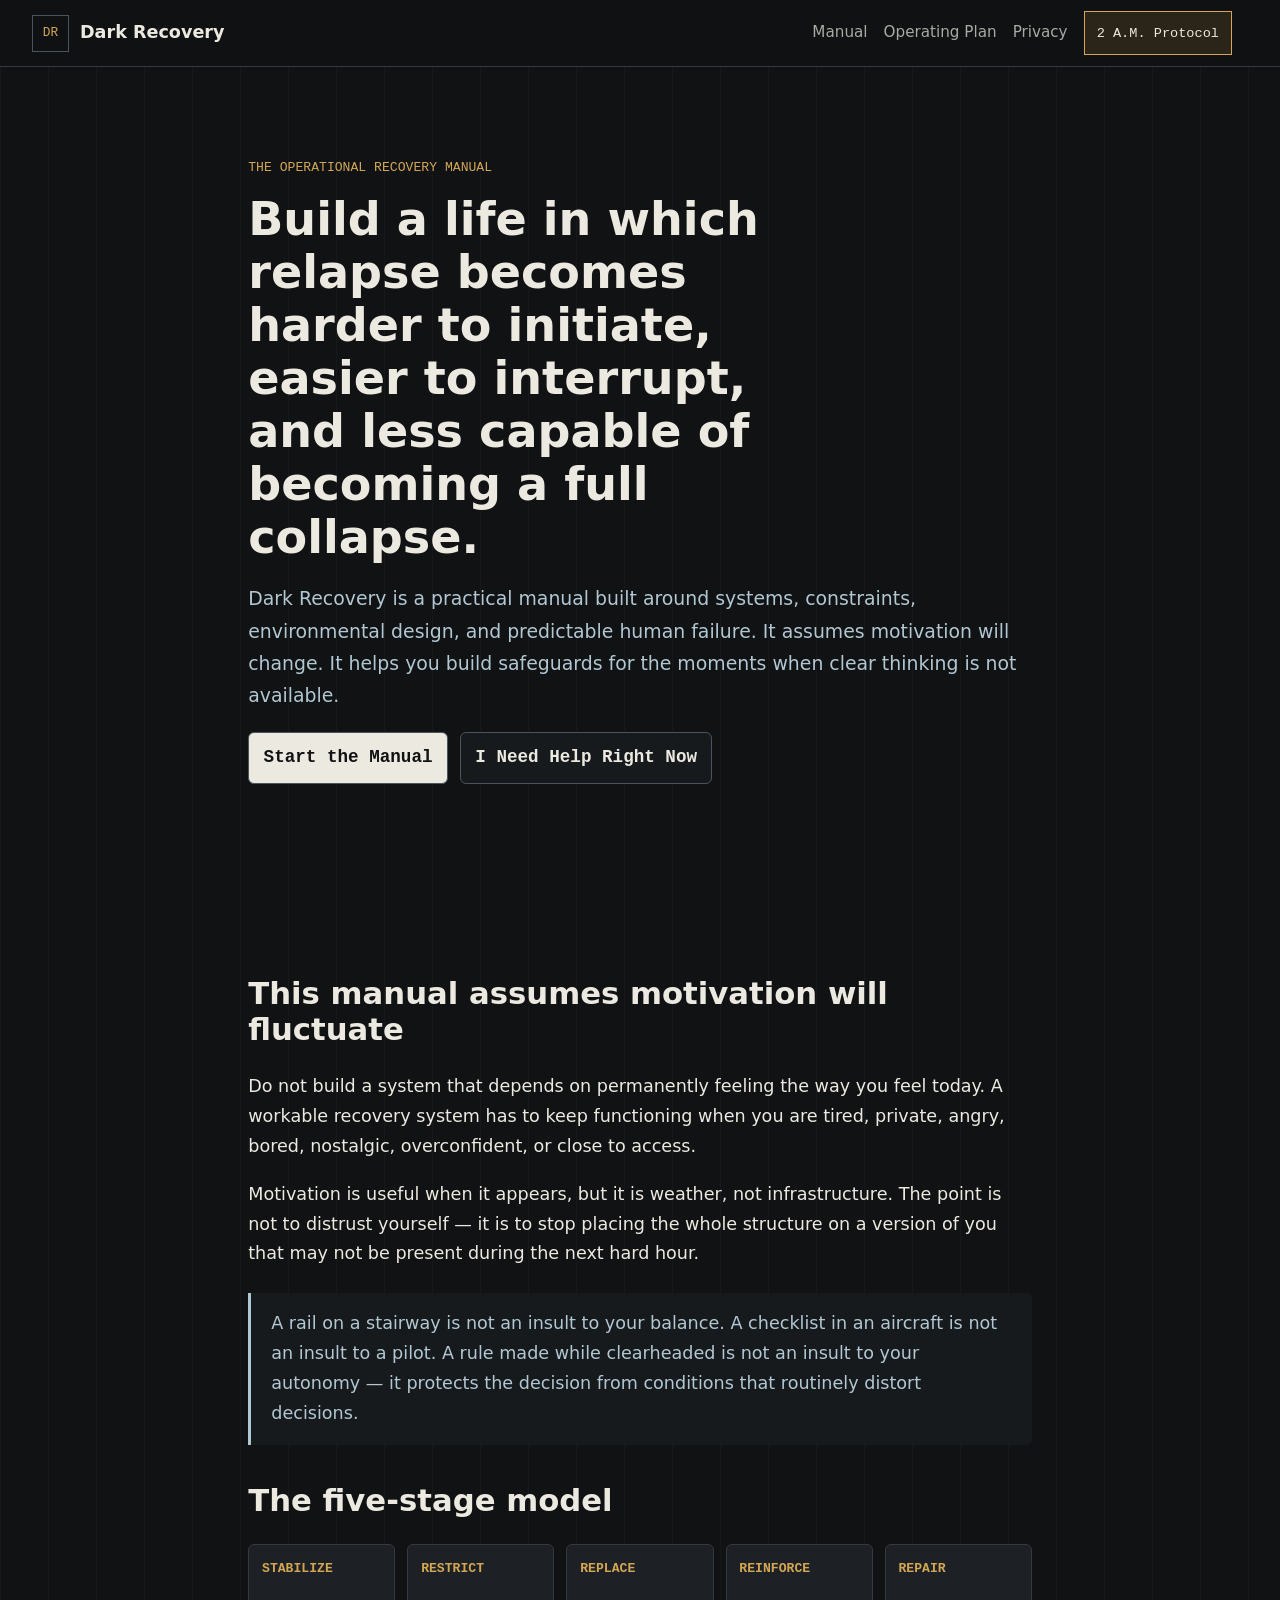
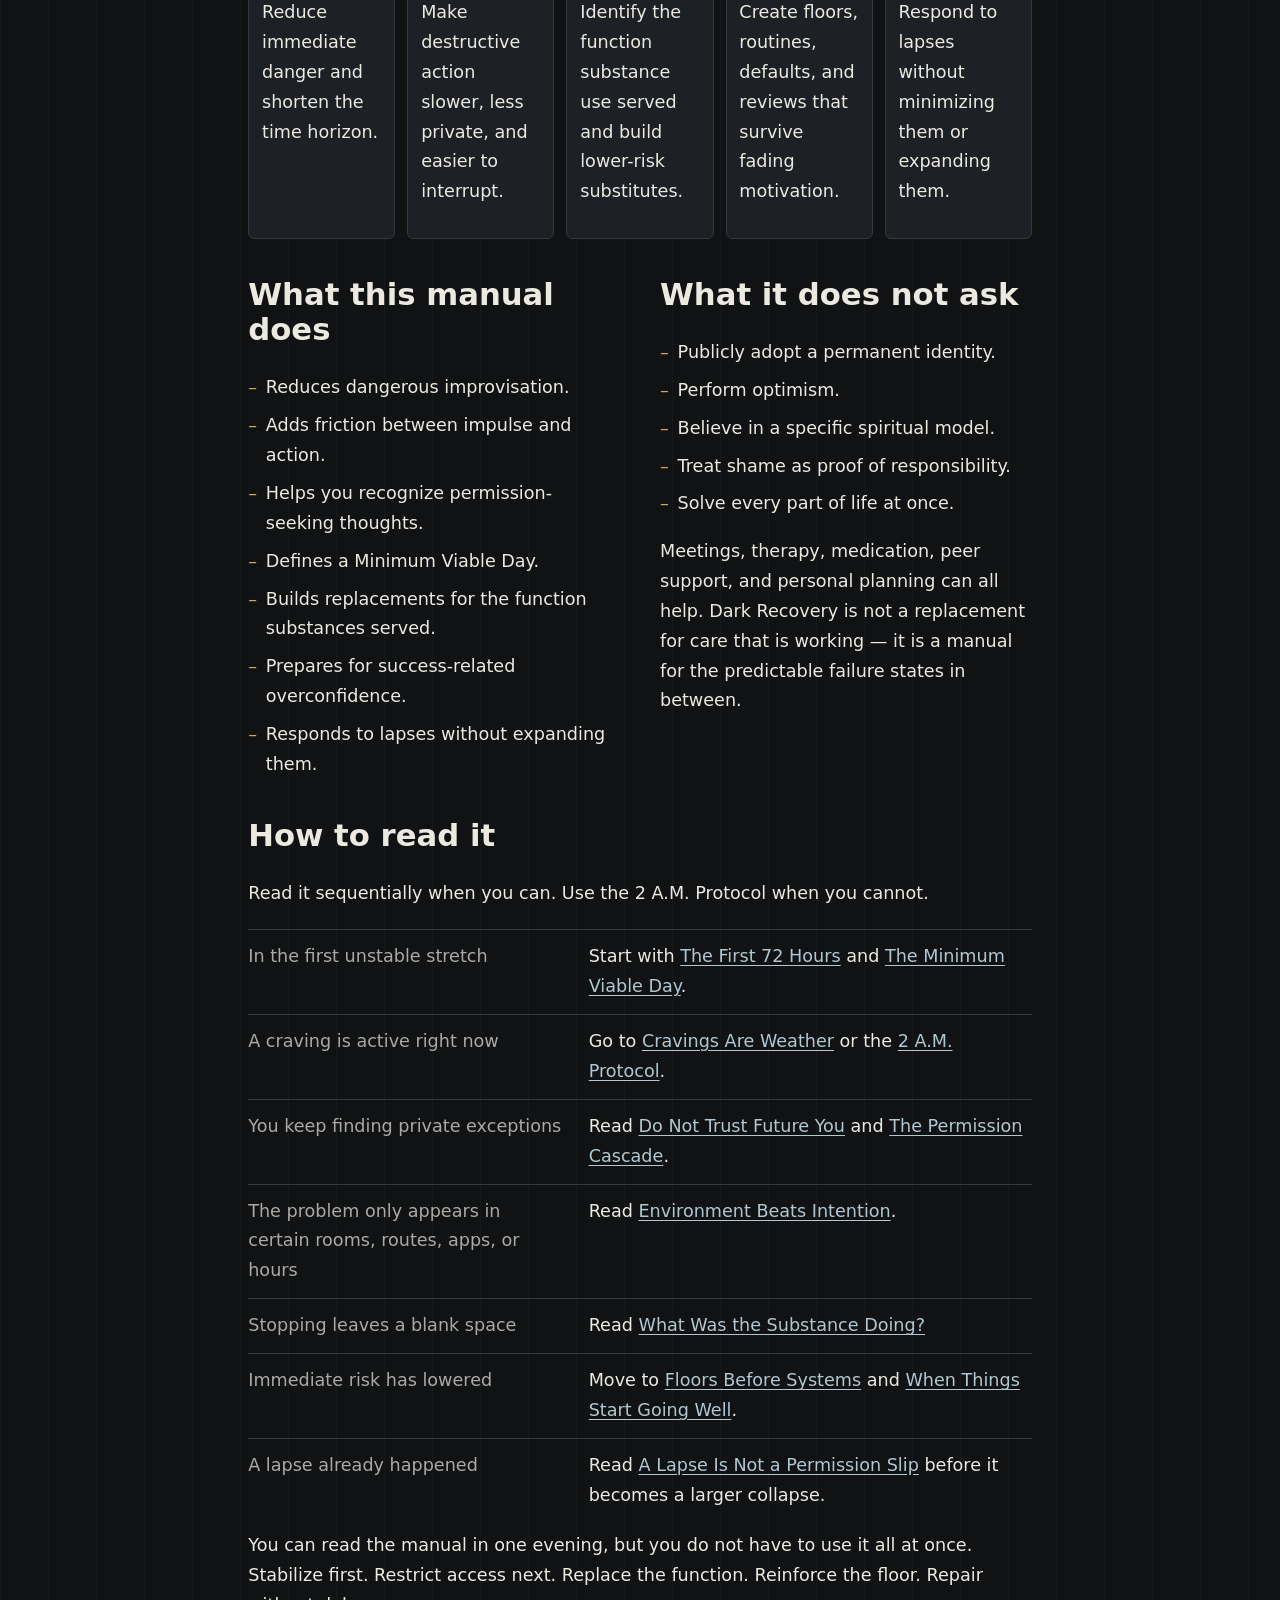
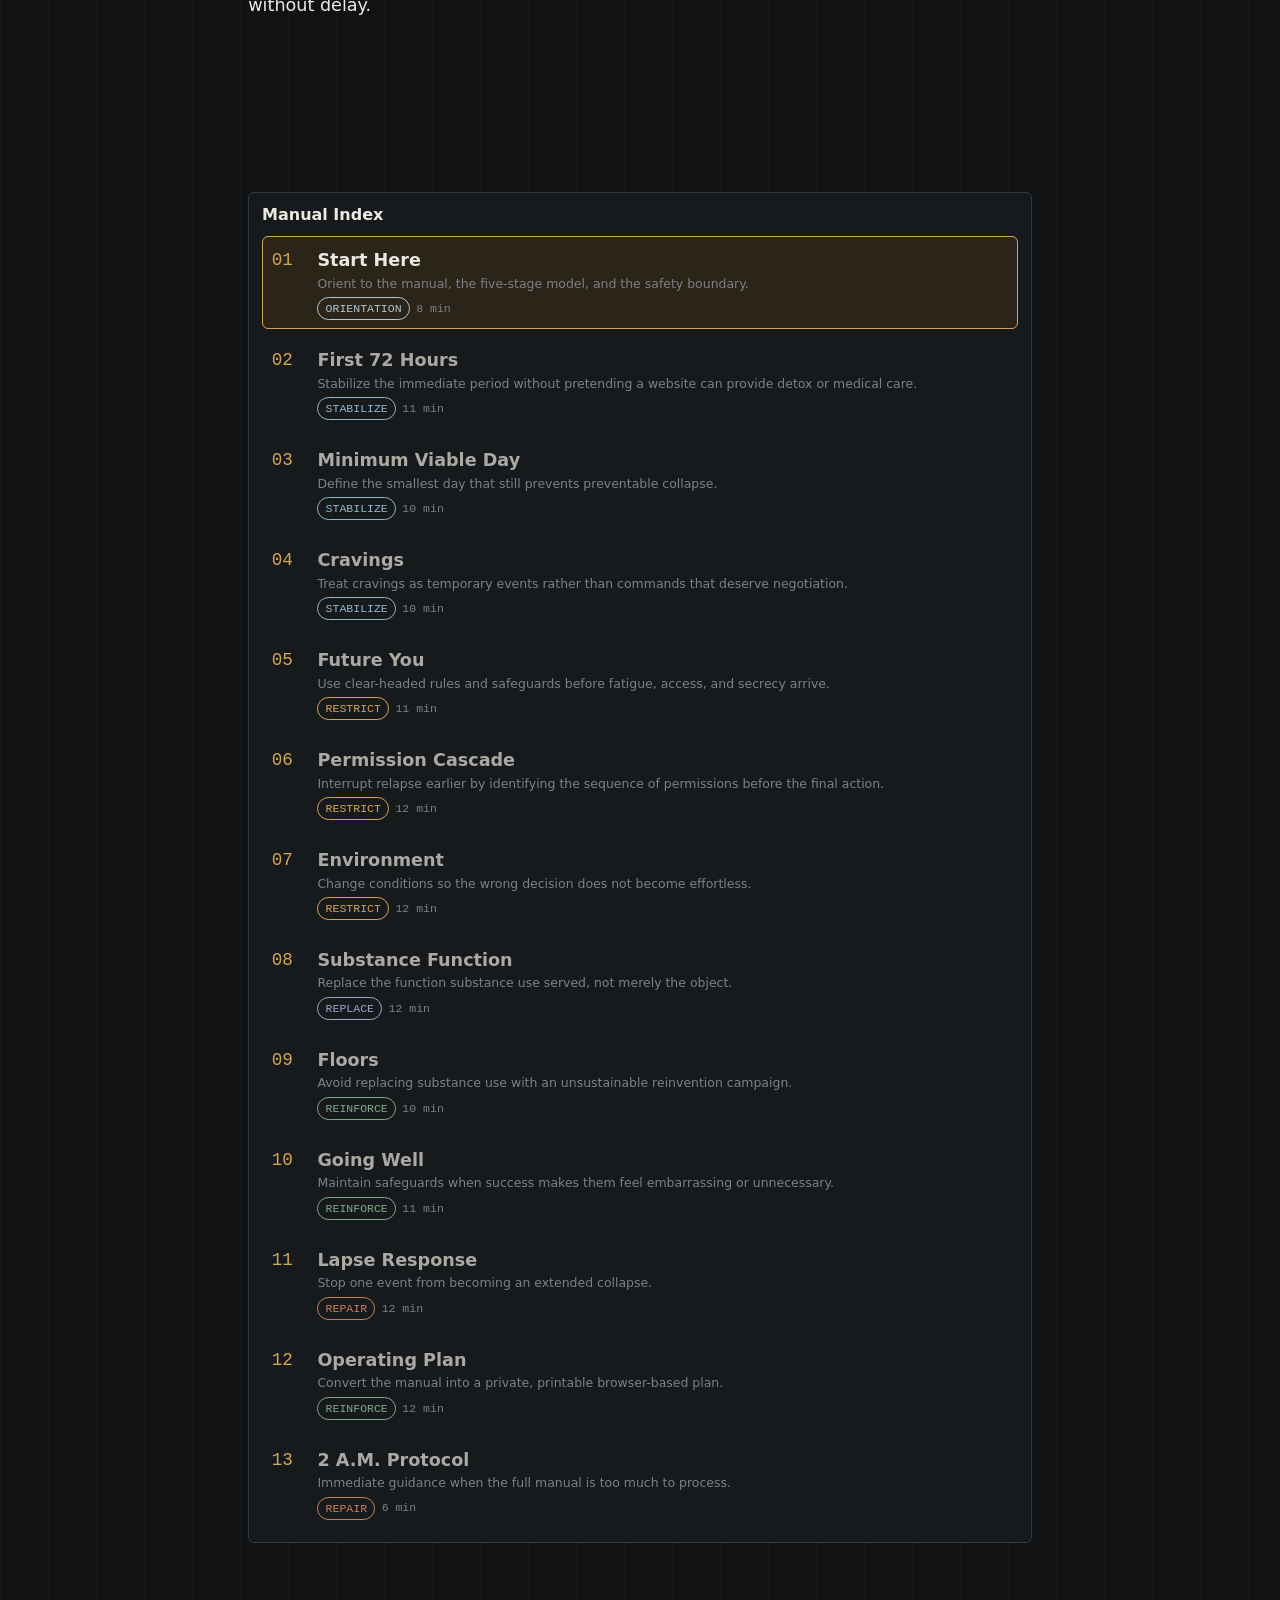
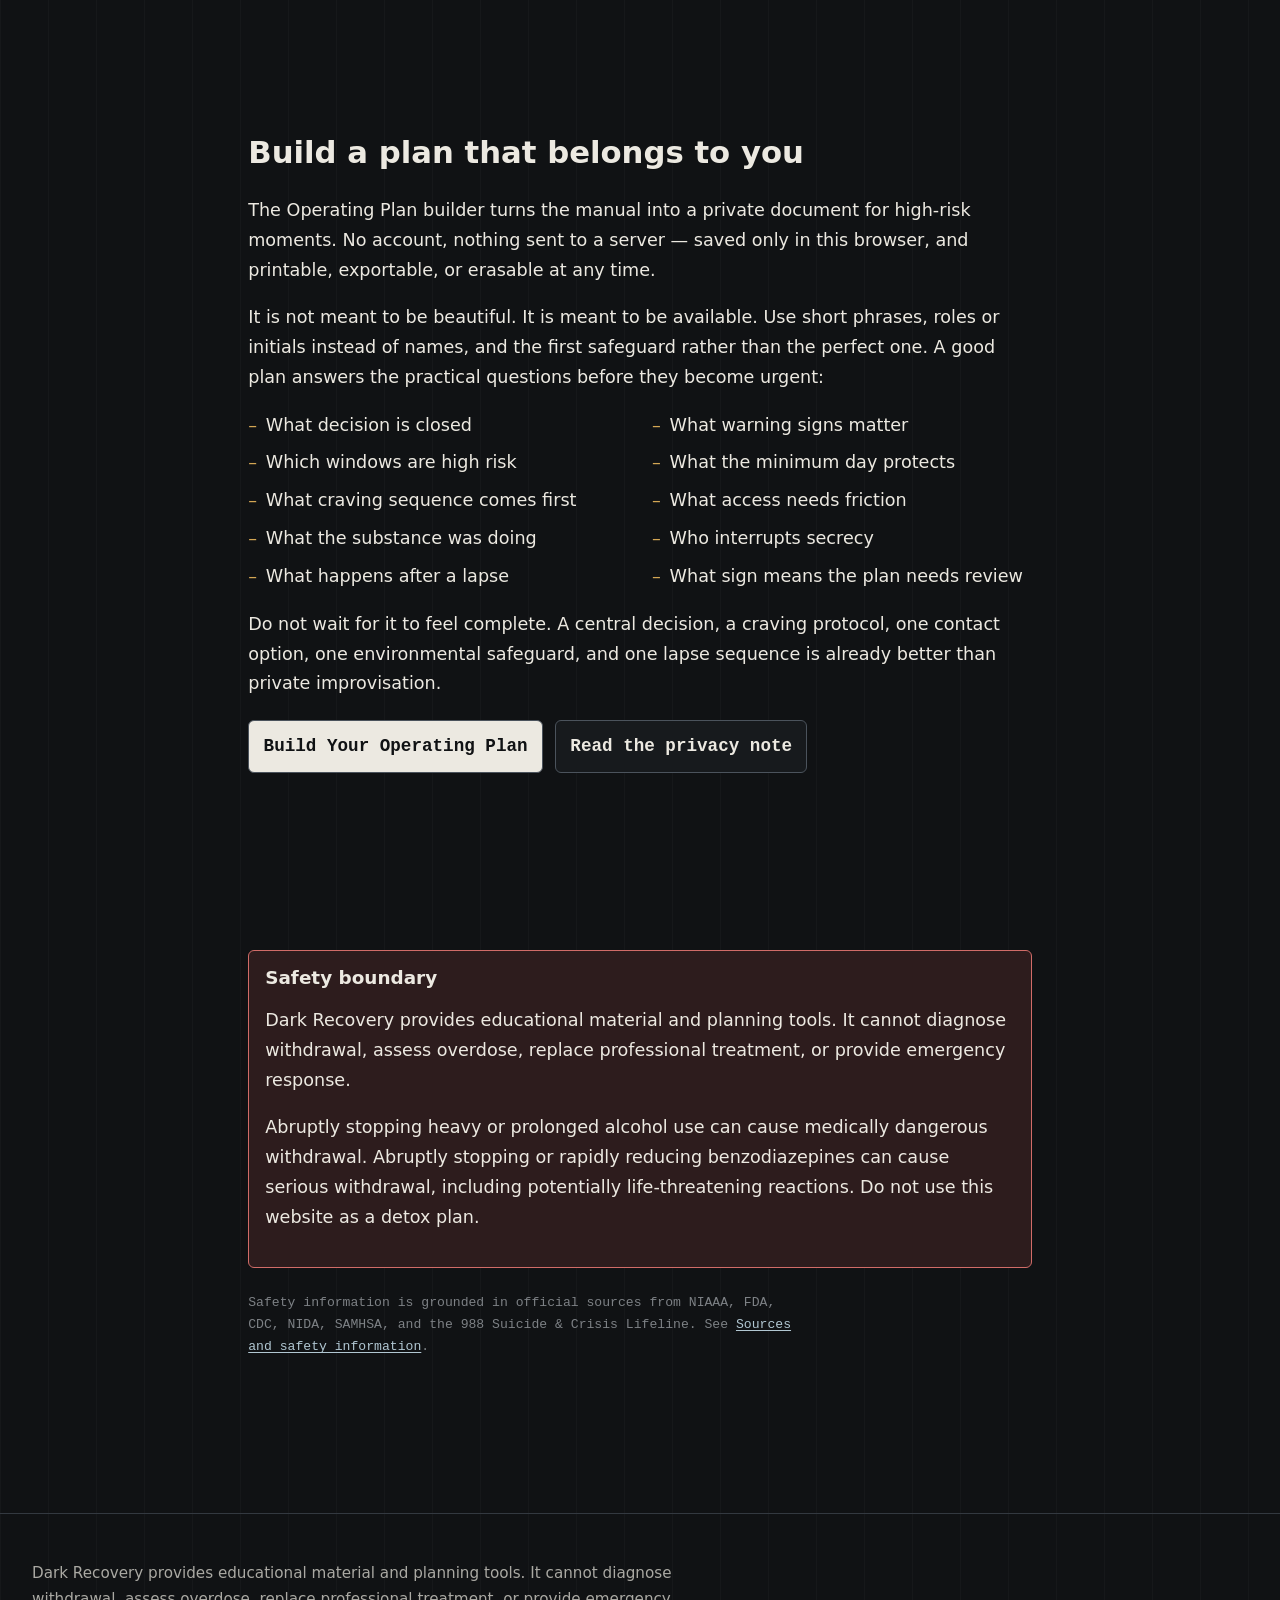
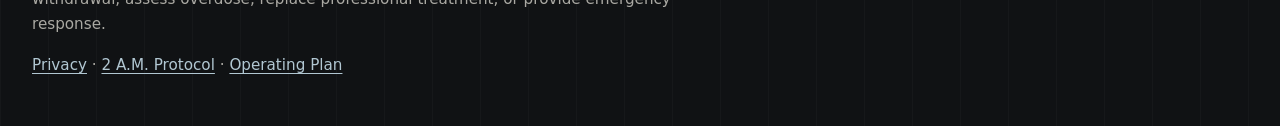
==== commit 21db0256: "fixes" ====
--- a/index.html
+++ b/index.html
@@ -1 +1,2 @@
-<!DOCTYPE html><html lang="en"><head><meta charset="utf-8"><meta name="viewport" content="width=device-width, initial-scale=1"><title>Dark Recovery — The Operational Recovery Manual</title><meta name="description" content="A practical, systems-based manual for making relapse harder to initiate, easier to interrupt, and less capable of becoming a full collapse."><link rel="canonical" href="https://darkrecovery.com/"><link rel="icon" href="/favicon.svg" type="image/svg+xml"><link rel="manifest" href="/site.webmanifest"><meta property="og:type" content="website"><meta property="og:site_name" content="Dark Recovery"><meta property="og:title" content="Dark Recovery — The Operational Recovery Manual"><meta property="og:description" content="A practical, systems-based manual for making relapse harder to initiate, easier to interrupt, and less capable of becoming a full collapse."><meta property="og:url" content="https://darkrecovery.com/"><meta property="og:image" content="https://darkrecovery.com/og-default.svg"><meta name="twitter:card" content="summary_large_image"><script type="application/ld+json">{"@context":"https://schema.org","@type":"WebSite","name":"Dark Recovery","url":"https://darkrecovery.com","description":"A practical, systems-based manual for making relapse harder to initiate, easier to interrupt, and less capable of becoming a full collapse."}</script><link rel="stylesheet" href="/_astro/ManualIndex.BTOkbYvo.css"></head><body class><a class="skip-link" href="#main-content">Skip to main content</a><header class="site-header"><a class="wordmark" href="/" aria-label="Dark Recovery home"><span aria-hidden="true">DR</span><strong>Dark Recovery</strong></a><nav class="top-nav" aria-label="Primary"><a href="/#manual-index">Manual</a><a href="/operating-plan/">Operating Plan</a><a href="/privacy/">Privacy</a></nav><a class="emergency-access" href="/2am/" data-emergency-link>2 A.M. Protocol</a><button class="menu-button" type="button" data-menu-toggle aria-expanded="false" aria-controls="mobile-menu">Menu</button></header><div class="mobile-menu" id="mobile-menu" hidden data-mobile-menu><nav class="manual-index" aria-label="Manual index"><h2>Manual Index</h2><ol><li><a href="/" aria-current="page"><span class="chapter-number">01</span><span><strong>Start Here</strong><small>Orient to the manual, the five-stage model, and the safety boundary.</small><span class="index-meta"><span class="stage-badge stage-orientation">Orientation</span> 8 min</span></span></a></li><li><a href="/first-72-hours/"><span class="chapter-number">02</span><span><strong>First 72 Hours</strong><small>Stabilize the immediate period without pretending a website can provide detox or medical care.</small><span class="index-meta"><span class="stage-badge stage-stabilize">Stabilize</span> 11 min</span></span></a></li><li><a href="/minimum-viable-day/"><span class="chapter-number">03</span><span><strong>Minimum Viable Day</strong><small>Define the smallest day that still prevents preventable collapse.</small><span class="index-meta"><span class="stage-badge stage-stabilize">Stabilize</span> 10 min</span></span></a></li><li><a href="/cravings-are-weather/"><span class="chapter-number">04</span><span><strong>Cravings</strong><small>Treat cravings as temporary events rather than commands that deserve negotiation.</small><span class="index-meta"><span class="stage-badge stage-stabilize">Stabilize</span> 10 min</span></span></a></li><li><a href="/do-not-trust-future-you/"><span class="chapter-number">05</span><span><strong>Future You</strong><small>Use clear-headed rules and safeguards before fatigue, access, and secrecy arrive.</small><span class="index-meta"><span class="stage-badge stage-restrict">Restrict</span> 11 min</span></span></a></li><li><a href="/permission-cascade/"><span class="chapter-number">06</span><span><strong>Permission Cascade</strong><small>Interrupt relapse earlier by identifying the sequence of permissions before the final action.</small><span class="index-meta"><span class="stage-badge stage-restrict">Restrict</span> 12 min</span></span></a></li><li><a href="/environment-beats-intention/"><span class="chapter-number">07</span><span><strong>Environment</strong><small>Change conditions so the wrong decision does not become effortless.</small><span class="index-meta"><span class="stage-badge stage-restrict">Restrict</span> 12 min</span></span></a></li><li><a href="/what-was-the-substance-doing/"><span class="chapter-number">08</span><span><strong>Substance Function</strong><small>Replace the function substance use served, not merely the object.</small><span class="index-meta"><span class="stage-badge stage-replace">Replace</span> 12 min</span></span></a></li><li><a href="/floors-before-systems/"><span class="chapter-number">09</span><span><strong>Floors</strong><small>Avoid replacing substance use with an unsustainable reinvention campaign.</small><span class="index-meta"><span class="stage-badge stage-reinforce">Reinforce</span> 10 min</span></span></a></li><li><a href="/when-things-start-going-well/"><span class="chapter-number">10</span><span><strong>Going Well</strong><small>Maintain safeguards when success makes them feel embarrassing or unnecessary.</small><span class="index-meta"><span class="stage-badge stage-reinforce">Reinforce</span> 11 min</span></span></a></li><li><a href="/lapse-is-not-a-permission-slip/"><span class="chapter-number">11</span><span><strong>Lapse Response</strong><small>Stop one event from becoming an extended collapse.</small><span class="index-meta"><span class="stage-badge stage-repair">Repair</span> 12 min</span></span></a></li><li><a href="/operating-plan/"><span class="chapter-number">12</span><span><strong>Operating Plan</strong><small>Convert the manual into a private, printable browser-based plan.</small><span class="index-meta"><span class="stage-badge stage-reinforce">Reinforce</span> 12 min</span></span></a></li><li><a href="/2am/"><span class="chapter-number">13</span><span><strong>2 A.M. Protocol</strong><small>Immediate guidance when the full manual is too much to process.</small><span class="index-meta"><span class="stage-badge stage-repair">Repair</span> 6 min</span></span></a></li></ol></nav></div><main id="main-content"><section class="narrow-page home-hero"><p class="eyebrow">THE OPERATIONAL RECOVERY MANUAL</p><h1>Build a life in which relapse becomes harder to initiate, easier to interrupt, and less capable of becoming a full collapse.</h1><p class="summary">Dark Recovery is a practical manual built around systems, constraints, environmental design, and predictable human failure. It assumes motivation will change. It helps you build safeguards for the moments when clear thinking is not available.</p><div class="action-row"><a class="button" href="/first-72-hours/">Start the Manual</a><a class="button secondary" href="/2am/">I Need Help Right Now</a></div></section><section class="narrow-page"><h2>This manual assumes motivation will fluctuate</h2><p>Do not build a system that depends on permanently feeling the way you feel today. A workable recovery system has to keep functioning when you are tired, private, angry, bored, nostalgic, overconfident, or close to access.</p><p>The point is not to distrust yourself as a person. The point is to stop placing the whole structure on a version of you that may not be present during the next hard hour.</p><p>Motivation is useful when it appears. It can open a window, make a difficult first action possible, or help you tell the truth sooner. But motivation is weather, not infrastructure. A recovery system should not collapse just because the weather changes.</p><p>This manual therefore treats safeguards as ordinary design. A rail on a stairway is not an insult to your balance. A checklist in an aircraft is not an insult to a pilot. A rule made while clearheaded is not an insult to your autonomy. It is a way of protecting the decision from conditions that routinely distort decisions.</p><h2>The five-stage model</h2><div class="stage-flow" aria-label="Stabilize, restrict, replace, reinforce, repair"><div class="diagram-node"><strong>Stabilize</strong><p>Reduce immediate danger and shorten the time horizon.</p></div><div class="diagram-node"><strong>Restrict</strong><p>Make destructive action slower, less private, and easier to interrupt.</p></div><div class="diagram-node"><strong>Replace</strong><p>Identify the function substance use served and build lower-risk substitutes.</p></div><div class="diagram-node"><strong>Reinforce</strong><p>Create floors, routines, defaults, and reviews that survive fading motivation.</p></div><div class="diagram-node"><strong>Repair</strong><p>Respond to lapses without minimizing them or expanding them.</p></div></div><h2>What this manual does</h2><ul><li>Reduces dangerous improvisation.</li><li>Adds friction between impulse and action.</li><li>Helps you recognize permission-seeking thoughts.</li><li>Defines a Minimum Viable Day.</li><li>Builds replacements for the function substances served.</li><li>Prepares for success-related overconfidence.</li><li>Responds to lapses without expanding them.</li></ul><h2>What this manual does not ask</h2><p>You do not need to publicly adopt a permanent identity, perform optimism, believe in a specific spiritual model, treat shame as proof of responsibility, or solve every part of life at once. Those approaches help some people. This manual is for the person who needs plain operating guidance without making recovery into a public role.</p><p>You also do not need to decide that one method is the only legitimate method. Meetings, therapy, medication, medical care, peer support, spiritual practice, mutual aid, and personal planning can all help different people in different ways. Dark Recovery is not a replacement for care that is working. It is a manual for building practical safeguards around predictable failure states.</p><p>Read it sequentially when you can. Use the 2 A.M. Protocol when you cannot. Build the Operating Plan when you have enough clarity to write down decisions you do not want to improvise later.</p><h2>How to read it</h2><p>If you are in the first unstable stretch, begin with The First 72 Hours and the Minimum Viable Day. If a craving is active, go directly to Cravings Are Weather or the 2 A.M. Protocol. If you keep finding private exceptions, read Do Not Trust Future You and The Permission Cascade. If the problem seems to appear only in certain rooms, routes, apps, cash patterns, or hours, read Environment Beats Intention. If stopping leaves a blank space, read What Was the Substance Doing?</p><p>After the immediate risk lowers, move to Floors Before Systems and When Things Start Going Well. These chapters are about maintenance, not inspiration. They protect the structure from overexpansion and overconfidence. If a lapse has already happened, read A Lapse Is Not a Permission Slip before the event becomes a larger collapse.</p><p>You can read the manual in one evening, but you do not have to use it all at once. The sequence exists so the ideas stack cleanly. Stabilize first. Restrict access next. Replace the function. Reinforce the floor. Repair without delay. When in doubt, return to the stage that matches the actual problem in front of you.</p></section><section class="narrow-page" id="manual-index"><nav class="manual-index" aria-label="Manual index"><h2>Manual Index</h2><ol><li><a href="/" aria-current="page"><span class="chapter-number">01</span><span><strong>Start Here</strong><small>Orient to the manual, the five-stage model, and the safety boundary.</small><span class="index-meta"><span class="stage-badge stage-orientation">Orientation</span> 8 min</span></span></a></li><li><a href="/first-72-hours/"><span class="chapter-number">02</span><span><strong>First 72 Hours</strong><small>Stabilize the immediate period without pretending a website can provide detox or medical care.</small><span class="index-meta"><span class="stage-badge stage-stabilize">Stabilize</span> 11 min</span></span></a></li><li><a href="/minimum-viable-day/"><span class="chapter-number">03</span><span><strong>Minimum Viable Day</strong><small>Define the smallest day that still prevents preventable collapse.</small><span class="index-meta"><span class="stage-badge stage-stabilize">Stabilize</span> 10 min</span></span></a></li><li><a href="/cravings-are-weather/"><span class="chapter-number">04</span><span><strong>Cravings</strong><small>Treat cravings as temporary events rather than commands that deserve negotiation.</small><span class="index-meta"><span class="stage-badge stage-stabilize">Stabilize</span> 10 min</span></span></a></li><li><a href="/do-not-trust-future-you/"><span class="chapter-number">05</span><span><strong>Future You</strong><small>Use clear-headed rules and safeguards before fatigue, access, and secrecy arrive.</small><span class="index-meta"><span class="stage-badge stage-restrict">Restrict</span> 11 min</span></span></a></li><li><a href="/permission-cascade/"><span class="chapter-number">06</span><span><strong>Permission Cascade</strong><small>Interrupt relapse earlier by identifying the sequence of permissions before the final action.</small><span class="index-meta"><span class="stage-badge stage-restrict">Restrict</span> 12 min</span></span></a></li><li><a href="/environment-beats-intention/"><span class="chapter-number">07</span><span><strong>Environment</strong><small>Change conditions so the wrong decision does not become effortless.</small><span class="index-meta"><span class="stage-badge stage-restrict">Restrict</span> 12 min</span></span></a></li><li><a href="/what-was-the-substance-doing/"><span class="chapter-number">08</span><span><strong>Substance Function</strong><small>Replace the function substance use served, not merely the object.</small><span class="index-meta"><span class="stage-badge stage-replace">Replace</span> 12 min</span></span></a></li><li><a href="/floors-before-systems/"><span class="chapter-number">09</span><span><strong>Floors</strong><small>Avoid replacing substance use with an unsustainable reinvention campaign.</small><span class="index-meta"><span class="stage-badge stage-reinforce">Reinforce</span> 10 min</span></span></a></li><li><a href="/when-things-start-going-well/"><span class="chapter-number">10</span><span><strong>Going Well</strong><small>Maintain safeguards when success makes them feel embarrassing or unnecessary.</small><span class="index-meta"><span class="stage-badge stage-reinforce">Reinforce</span> 11 min</span></span></a></li><li><a href="/lapse-is-not-a-permission-slip/"><span class="chapter-number">11</span><span><strong>Lapse Response</strong><small>Stop one event from becoming an extended collapse.</small><span class="index-meta"><span class="stage-badge stage-repair">Repair</span> 12 min</span></span></a></li><li><a href="/operating-plan/"><span class="chapter-number">12</span><span><strong>Operating Plan</strong><small>Convert the manual into a private, printable browser-based plan.</small><span class="index-meta"><span class="stage-badge stage-reinforce">Reinforce</span> 12 min</span></span></a></li><li><a href="/2am/"><span class="chapter-number">13</span><span><strong>2 A.M. Protocol</strong><small>Immediate guidance when the full manual is too much to process.</small><span class="index-meta"><span class="stage-badge stage-repair">Repair</span> 6 min</span></span></a></li></ol></nav></section><section class="narrow-page"><h2>Build a plan that belongs to you</h2><p>The Operating Plan builder turns the manual into a private document you can use during high-risk moments. It requires no account, sends nothing to a server, saves only in the current browser, and can be printed, exported, imported, or erased.</p><p>The plan is not meant to be beautiful. It is meant to be available. Use short phrases. Use roles or initials instead of full names if that feels safer. Write the message you can send when you do not want to explain everything. Write the first safeguard, not the perfect safeguard.</p><p>A good plan should answer practical questions before they become urgent: what decision is closed, what warning signs matter, which windows are high risk, what minimum day protects the floor, what craving sequence comes first, what access needs friction, what the substance was doing, who or what interrupts secrecy, what happens after a lapse, and what sign means the plan needs review.</p><p>Do not wait until the plan feels complete before it becomes useful. A partial plan with a central decision, a craving protocol, one contact option, one environmental safeguard, and one lapse sequence is already better than private improvisation. You can revise it as the manual gives you better language.</p><div class="action-row"><a class="button" href="/operating-plan/">Build Your Operating Plan</a><a class="button secondary" href="/privacy/">Read the privacy note</a></div></section><section class="narrow-page"><aside class="warning" role="note" aria-label="Safety boundary"><h2>Safety boundary</h2><p>Dark Recovery provides educational material and planning tools. It cannot diagnose withdrawal, assess overdose, replace professional treatment, or provide emergency response.</p><p>Abruptly stopping heavy or prolonged alcohol use can cause medically dangerous withdrawal. Abruptly stopping or rapidly reducing benzodiazepines can cause serious withdrawal, including potentially life-threatening reactions. Do not use this website as a detox plan.</p></aside><p class="source-note">Safety information is grounded in official sources from NIAAA, FDA, CDC, NIDA, SAMHSA, and the 988 Suicide & Crisis Lifeline. See <a href="/privacy/#sources">Sources and safety information</a>.</p></section></main><footer class="site-footer"><p>Dark Recovery provides educational material and planning tools. It cannot diagnose withdrawal, assess overdose, replace professional treatment, or provide emergency response.</p><p><a href="/privacy/">Privacy</a> · <a href="/2am/">2 A.M. Protocol</a> · <a href="/operating-plan/">Operating Plan</a></p></footer><script type="module">var e=document.querySelector(`[data-menu-toggle]`),t=document.querySelector(`[data-mobile-menu]`),n=null;function r(){!t||!e||(t.hidden=!0,e.setAttribute(`aria-expanded`,`false`),document.body.classList.remove(`menu-open`),n?.focus())}function i(){!t||!e||(n=document.activeElement instanceof HTMLElement?document.activeElement:null,t.hidden=!1,e.setAttribute(`aria-expanded`,`true`),document.body.classList.add(`menu-open`),t.querySelector(`a, button`)?.focus())}e?.addEventListener(`click`,()=>{t&&(t.hidden?i():r())}),t?.addEventListener(`click`,e=>{e.target.closest(`a`)&&r()}),document.addEventListener(`keydown`,e=>{e.key===`Escape`&&r()});</script></body></html>+<!DOCTYPE html><html lang="en"><head><meta charset="utf-8"><meta name="viewport" content="width=device-width, initial-scale=1"><title>Dark Recovery — The Operational Recovery Manual</title><meta name="description" content="A practical, systems-based manual for making relapse harder to initiate, easier to interrupt, and less capable of becoming a full collapse."><link rel="canonical" href="https://darkrecovery.com/"><link rel="icon" href="/favicon.svg" type="image/svg+xml"><link rel="manifest" href="/site.webmanifest"><meta property="og:type" content="website"><meta property="og:site_name" content="Dark Recovery"><meta property="og:title" content="Dark Recovery — The Operational Recovery Manual"><meta property="og:description" content="A practical, systems-based manual for making relapse harder to initiate, easier to interrupt, and less capable of becoming a full collapse."><meta property="og:url" content="https://darkrecovery.com/"><meta property="og:image" content="https://darkrecovery.com/og-default.svg"><meta name="twitter:card" content="summary_large_image"><script type="application/ld+json">{"@context":"https://schema.org","@type":"WebSite","name":"Dark Recovery","url":"https://darkrecovery.com","description":"A practical, systems-based manual for making relapse harder to initiate, easier to interrupt, and less capable of becoming a full collapse."}</script><link rel="stylesheet" href="/assets/ManualIndex.Y-veWtyw.css"><style>.home-hero[data-astro-cid-lcdefpme] h1[data-astro-cid-lcdefpme]{max-width:19ch;font-size:clamp(1.9rem,3.6vw,3.1rem)}.callout[data-astro-cid-lcdefpme]{border-left:3px solid var(--color-steel-strong);background:var(--color-surface);border-radius:0 var(--radius) var(--radius) 0;margin:1.5rem 0;padding:1rem 1.25rem}.callout[data-astro-cid-lcdefpme] p[data-astro-cid-lcdefpme]{color:var(--color-steel-strong);margin:0}.two-col[data-astro-cid-lcdefpme]{grid-template-columns:repeat(2,minmax(0,1fr));gap:.5rem 2.5rem;margin-top:2.4rem;display:grid}.two-col[data-astro-cid-lcdefpme] h2[data-astro-cid-lcdefpme]{margin-top:0}.check-list[data-astro-cid-lcdefpme]{gap:.5rem 1.5rem;margin:1rem 0 0;padding:0;list-style:none;display:grid}.check-list[data-astro-cid-lcdefpme] li[data-astro-cid-lcdefpme]{padding-left:1.1rem;position:relative}.check-list[data-astro-cid-lcdefpme] li[data-astro-cid-lcdefpme]:before{content:"–";color:var(--color-amber);position:absolute;left:0}.full-check-list[data-astro-cid-lcdefpme]{grid-template-columns:repeat(2,minmax(0,1fr))}.reading-guide[data-astro-cid-lcdefpme]{gap:.75rem;margin:1.25rem 0;display:grid}.reading-guide-row[data-astro-cid-lcdefpme]{border-top:1px solid var(--color-border);grid-template-columns:minmax(0,1fr) minmax(0,1.4fr);gap:.35rem 1.5rem;padding-top:.75rem;display:grid}.reading-guide-if[data-astro-cid-lcdefpme]{color:var(--color-text-muted);margin:0}.reading-guide-then[data-astro-cid-lcdefpme]{margin:0}@media (width<=700px){.two-col[data-astro-cid-lcdefpme]{grid-template-columns:1fr;gap:0}.two-col[data-astro-cid-lcdefpme] h2[data-astro-cid-lcdefpme]:not(:first-child){margin-top:2.4rem}.full-check-list[data-astro-cid-lcdefpme],.check-list[data-astro-cid-lcdefpme]{grid-template-columns:1fr}.reading-guide-row[data-astro-cid-lcdefpme]{grid-template-columns:1fr;gap:.25rem}}
+</style></head><body class><a class="skip-link" href="#main-content">Skip to main content</a><header class="site-header"><a class="wordmark" href="/" aria-label="Dark Recovery home"><span aria-hidden="true">DR</span><strong>Dark Recovery</strong></a><nav class="top-nav" aria-label="Primary"><a href="/#manual-index">Manual</a><a href="/operating-plan/">Operating Plan</a><a href="/privacy/">Privacy</a></nav><a class="emergency-access" href="/2am/" data-emergency-link>2 A.M. Protocol</a><button class="menu-button" type="button" data-menu-toggle aria-expanded="false" aria-controls="mobile-menu">Menu</button></header><div class="mobile-menu" id="mobile-menu" hidden data-mobile-menu><nav class="manual-index" aria-label="Manual index"><h2>Manual Index</h2><ol><li><a href="/" aria-current="page"><span class="chapter-number">01</span><span><strong>Start Here</strong><small>Orient to the manual, the five-stage model, and the safety boundary.</small><span class="index-meta"><span class="stage-badge stage-orientation">Orientation</span> 8 min</span></span></a></li><li><a href="/first-72-hours/"><span class="chapter-number">02</span><span><strong>First 72 Hours</strong><small>Stabilize the immediate period without pretending a website can provide detox or medical care.</small><span class="index-meta"><span class="stage-badge stage-stabilize">Stabilize</span> 11 min</span></span></a></li><li><a href="/minimum-viable-day/"><span class="chapter-number">03</span><span><strong>Minimum Viable Day</strong><small>Define the smallest day that still prevents preventable collapse.</small><span class="index-meta"><span class="stage-badge stage-stabilize">Stabilize</span> 10 min</span></span></a></li><li><a href="/cravings-are-weather/"><span class="chapter-number">04</span><span><strong>Cravings</strong><small>Treat cravings as temporary events rather than commands that deserve negotiation.</small><span class="index-meta"><span class="stage-badge stage-stabilize">Stabilize</span> 10 min</span></span></a></li><li><a href="/do-not-trust-future-you/"><span class="chapter-number">05</span><span><strong>Future You</strong><small>Use clear-headed rules and safeguards before fatigue, access, and secrecy arrive.</small><span class="index-meta"><span class="stage-badge stage-restrict">Restrict</span> 11 min</span></span></a></li><li><a href="/permission-cascade/"><span class="chapter-number">06</span><span><strong>Permission Cascade</strong><small>Interrupt relapse earlier by identifying the sequence of permissions before the final action.</small><span class="index-meta"><span class="stage-badge stage-restrict">Restrict</span> 12 min</span></span></a></li><li><a href="/environment-beats-intention/"><span class="chapter-number">07</span><span><strong>Environment</strong><small>Change conditions so the wrong decision does not become effortless.</small><span class="index-meta"><span class="stage-badge stage-restrict">Restrict</span> 12 min</span></span></a></li><li><a href="/what-was-the-substance-doing/"><span class="chapter-number">08</span><span><strong>Substance Function</strong><small>Replace the function substance use served, not merely the object.</small><span class="index-meta"><span class="stage-badge stage-replace">Replace</span> 12 min</span></span></a></li><li><a href="/floors-before-systems/"><span class="chapter-number">09</span><span><strong>Floors</strong><small>Avoid replacing substance use with an unsustainable reinvention campaign.</small><span class="index-meta"><span class="stage-badge stage-reinforce">Reinforce</span> 10 min</span></span></a></li><li><a href="/when-things-start-going-well/"><span class="chapter-number">10</span><span><strong>Going Well</strong><small>Maintain safeguards when success makes them feel embarrassing or unnecessary.</small><span class="index-meta"><span class="stage-badge stage-reinforce">Reinforce</span> 11 min</span></span></a></li><li><a href="/lapse-is-not-a-permission-slip/"><span class="chapter-number">11</span><span><strong>Lapse Response</strong><small>Stop one event from becoming an extended collapse.</small><span class="index-meta"><span class="stage-badge stage-repair">Repair</span> 12 min</span></span></a></li><li><a href="/operating-plan/"><span class="chapter-number">12</span><span><strong>Operating Plan</strong><small>Convert the manual into a private, printable browser-based plan.</small><span class="index-meta"><span class="stage-badge stage-reinforce">Reinforce</span> 12 min</span></span></a></li><li><a href="/2am/"><span class="chapter-number">13</span><span><strong>2 A.M. Protocol</strong><small>Immediate guidance when the full manual is too much to process.</small><span class="index-meta"><span class="stage-badge stage-repair">Repair</span> 6 min</span></span></a></li></ol></nav></div><main id="main-content"><section class="narrow-page home-hero" data-astro-cid-lcdefpme><p class="eyebrow" data-astro-cid-lcdefpme>THE OPERATIONAL RECOVERY MANUAL</p><h1 data-astro-cid-lcdefpme>Build a life in which relapse becomes harder to initiate, easier to interrupt, and less capable of becoming a full collapse.</h1><p class="summary" data-astro-cid-lcdefpme>Dark Recovery is a practical manual built around systems, constraints, environmental design, and predictable human failure. It assumes motivation will change. It helps you build safeguards for the moments when clear thinking is not available.</p><div class="action-row" data-astro-cid-lcdefpme><a class="button" href="/first-72-hours/" data-astro-cid-lcdefpme>Start the Manual</a><a class="button secondary" href="/2am/" data-astro-cid-lcdefpme>I Need Help Right Now</a></div></section><section class="narrow-page" data-astro-cid-lcdefpme><h2 data-astro-cid-lcdefpme>This manual assumes motivation will fluctuate</h2><p data-astro-cid-lcdefpme>Do not build a system that depends on permanently feeling the way you feel today. A workable recovery system has to keep functioning when you are tired, private, angry, bored, nostalgic, overconfident, or close to access.</p><p data-astro-cid-lcdefpme>Motivation is useful when it appears, but it is weather, not infrastructure. The point is not to distrust yourself — it is to stop placing the whole structure on a version of you that may not be present during the next hard hour.</p><div class="callout" data-astro-cid-lcdefpme><p data-astro-cid-lcdefpme>A rail on a stairway is not an insult to your balance. A checklist in an aircraft is not an insult to a pilot. A rule made while clearheaded is not an insult to your autonomy — it protects the decision from conditions that routinely distort decisions.</p></div><h2 data-astro-cid-lcdefpme>The five-stage model</h2><div class="stage-flow" aria-label="Stabilize, restrict, replace, reinforce, repair" data-astro-cid-lcdefpme><div class="diagram-node" data-astro-cid-lcdefpme><strong data-astro-cid-lcdefpme>Stabilize</strong><p data-astro-cid-lcdefpme>Reduce immediate danger and shorten the time horizon.</p></div><div class="diagram-node" data-astro-cid-lcdefpme><strong data-astro-cid-lcdefpme>Restrict</strong><p data-astro-cid-lcdefpme>Make destructive action slower, less private, and easier to interrupt.</p></div><div class="diagram-node" data-astro-cid-lcdefpme><strong data-astro-cid-lcdefpme>Replace</strong><p data-astro-cid-lcdefpme>Identify the function substance use served and build lower-risk substitutes.</p></div><div class="diagram-node" data-astro-cid-lcdefpme><strong data-astro-cid-lcdefpme>Reinforce</strong><p data-astro-cid-lcdefpme>Create floors, routines, defaults, and reviews that survive fading motivation.</p></div><div class="diagram-node" data-astro-cid-lcdefpme><strong data-astro-cid-lcdefpme>Repair</strong><p data-astro-cid-lcdefpme>Respond to lapses without minimizing them or expanding them.</p></div></div><div class="two-col" data-astro-cid-lcdefpme><div data-astro-cid-lcdefpme><h2 data-astro-cid-lcdefpme>What this manual does</h2><ul class="check-list" data-astro-cid-lcdefpme><li data-astro-cid-lcdefpme>Reduces dangerous improvisation.</li><li data-astro-cid-lcdefpme>Adds friction between impulse and action.</li><li data-astro-cid-lcdefpme>Helps you recognize permission-seeking thoughts.</li><li data-astro-cid-lcdefpme>Defines a Minimum Viable Day.</li><li data-astro-cid-lcdefpme>Builds replacements for the function substances served.</li><li data-astro-cid-lcdefpme>Prepares for success-related overconfidence.</li><li data-astro-cid-lcdefpme>Responds to lapses without expanding them.</li></ul></div><div data-astro-cid-lcdefpme><h2 data-astro-cid-lcdefpme>What it does not ask</h2><ul class="check-list" data-astro-cid-lcdefpme><li data-astro-cid-lcdefpme>Publicly adopt a permanent identity.</li><li data-astro-cid-lcdefpme>Perform optimism.</li><li data-astro-cid-lcdefpme>Believe in a specific spiritual model.</li><li data-astro-cid-lcdefpme>Treat shame as proof of responsibility.</li><li data-astro-cid-lcdefpme>Solve every part of life at once.</li></ul><p data-astro-cid-lcdefpme>Meetings, therapy, medication, peer support, and personal planning can all help. Dark Recovery is not a replacement for care that is working — it is a manual for the predictable failure states in between.</p></div></div><h2 data-astro-cid-lcdefpme>How to read it</h2><p data-astro-cid-lcdefpme>Read it sequentially when you can. Use the 2 A.M. Protocol when you cannot.</p><div class="reading-guide" data-astro-cid-lcdefpme><div class="reading-guide-row" data-astro-cid-lcdefpme><p class="reading-guide-if" data-astro-cid-lcdefpme>In the first unstable stretch</p><p class="reading-guide-then" data-astro-cid-lcdefpme>Start with <a href="/first-72-hours/" data-astro-cid-lcdefpme>The First 72 Hours</a> and <a href="/minimum-viable-day/" data-astro-cid-lcdefpme>The Minimum Viable Day</a>.</p></div><div class="reading-guide-row" data-astro-cid-lcdefpme><p class="reading-guide-if" data-astro-cid-lcdefpme>A craving is active right now</p><p class="reading-guide-then" data-astro-cid-lcdefpme>Go to <a href="/cravings-are-weather/" data-astro-cid-lcdefpme>Cravings Are Weather</a> or the <a href="/2am/" data-astro-cid-lcdefpme>2 A.M. Protocol</a>.</p></div><div class="reading-guide-row" data-astro-cid-lcdefpme><p class="reading-guide-if" data-astro-cid-lcdefpme>You keep finding private exceptions</p><p class="reading-guide-then" data-astro-cid-lcdefpme>Read <a href="/do-not-trust-future-you/" data-astro-cid-lcdefpme>Do Not Trust Future You</a> and <a href="/permission-cascade/" data-astro-cid-lcdefpme>The Permission Cascade</a>.</p></div><div class="reading-guide-row" data-astro-cid-lcdefpme><p class="reading-guide-if" data-astro-cid-lcdefpme>The problem only appears in certain rooms, routes, apps, or hours</p><p class="reading-guide-then" data-astro-cid-lcdefpme>Read <a href="/environment-beats-intention/" data-astro-cid-lcdefpme>Environment Beats Intention</a>.</p></div><div class="reading-guide-row" data-astro-cid-lcdefpme><p class="reading-guide-if" data-astro-cid-lcdefpme>Stopping leaves a blank space</p><p class="reading-guide-then" data-astro-cid-lcdefpme>Read <a href="/what-was-the-substance-doing/" data-astro-cid-lcdefpme>What Was the Substance Doing?</a></p></div><div class="reading-guide-row" data-astro-cid-lcdefpme><p class="reading-guide-if" data-astro-cid-lcdefpme>Immediate risk has lowered</p><p class="reading-guide-then" data-astro-cid-lcdefpme>Move to <a href="/floors-before-systems/" data-astro-cid-lcdefpme>Floors Before Systems</a> and <a href="/when-things-start-going-well/" data-astro-cid-lcdefpme>When Things Start Going Well</a>.</p></div><div class="reading-guide-row" data-astro-cid-lcdefpme><p class="reading-guide-if" data-astro-cid-lcdefpme>A lapse already happened</p><p class="reading-guide-then" data-astro-cid-lcdefpme>Read <a href="/lapse-is-not-a-permission-slip/" data-astro-cid-lcdefpme>A Lapse Is Not a Permission Slip</a> before it becomes a larger collapse.</p></div></div><p data-astro-cid-lcdefpme>You can read the manual in one evening, but you do not have to use it all at once. Stabilize first. Restrict access next. Replace the function. Reinforce the floor. Repair without delay.</p></section><section class="narrow-page" id="manual-index" data-astro-cid-lcdefpme><nav class="manual-index" aria-label="Manual index"><h2>Manual Index</h2><ol><li><a href="/" aria-current="page"><span class="chapter-number">01</span><span><strong>Start Here</strong><small>Orient to the manual, the five-stage model, and the safety boundary.</small><span class="index-meta"><span class="stage-badge stage-orientation">Orientation</span> 8 min</span></span></a></li><li><a href="/first-72-hours/"><span class="chapter-number">02</span><span><strong>First 72 Hours</strong><small>Stabilize the immediate period without pretending a website can provide detox or medical care.</small><span class="index-meta"><span class="stage-badge stage-stabilize">Stabilize</span> 11 min</span></span></a></li><li><a href="/minimum-viable-day/"><span class="chapter-number">03</span><span><strong>Minimum Viable Day</strong><small>Define the smallest day that still prevents preventable collapse.</small><span class="index-meta"><span class="stage-badge stage-stabilize">Stabilize</span> 10 min</span></span></a></li><li><a href="/cravings-are-weather/"><span class="chapter-number">04</span><span><strong>Cravings</strong><small>Treat cravings as temporary events rather than commands that deserve negotiation.</small><span class="index-meta"><span class="stage-badge stage-stabilize">Stabilize</span> 10 min</span></span></a></li><li><a href="/do-not-trust-future-you/"><span class="chapter-number">05</span><span><strong>Future You</strong><small>Use clear-headed rules and safeguards before fatigue, access, and secrecy arrive.</small><span class="index-meta"><span class="stage-badge stage-restrict">Restrict</span> 11 min</span></span></a></li><li><a href="/permission-cascade/"><span class="chapter-number">06</span><span><strong>Permission Cascade</strong><small>Interrupt relapse earlier by identifying the sequence of permissions before the final action.</small><span class="index-meta"><span class="stage-badge stage-restrict">Restrict</span> 12 min</span></span></a></li><li><a href="/environment-beats-intention/"><span class="chapter-number">07</span><span><strong>Environment</strong><small>Change conditions so the wrong decision does not become effortless.</small><span class="index-meta"><span class="stage-badge stage-restrict">Restrict</span> 12 min</span></span></a></li><li><a href="/what-was-the-substance-doing/"><span class="chapter-number">08</span><span><strong>Substance Function</strong><small>Replace the function substance use served, not merely the object.</small><span class="index-meta"><span class="stage-badge stage-replace">Replace</span> 12 min</span></span></a></li><li><a href="/floors-before-systems/"><span class="chapter-number">09</span><span><strong>Floors</strong><small>Avoid replacing substance use with an unsustainable reinvention campaign.</small><span class="index-meta"><span class="stage-badge stage-reinforce">Reinforce</span> 10 min</span></span></a></li><li><a href="/when-things-start-going-well/"><span class="chapter-number">10</span><span><strong>Going Well</strong><small>Maintain safeguards when success makes them feel embarrassing or unnecessary.</small><span class="index-meta"><span class="stage-badge stage-reinforce">Reinforce</span> 11 min</span></span></a></li><li><a href="/lapse-is-not-a-permission-slip/"><span class="chapter-number">11</span><span><strong>Lapse Response</strong><small>Stop one event from becoming an extended collapse.</small><span class="index-meta"><span class="stage-badge stage-repair">Repair</span> 12 min</span></span></a></li><li><a href="/operating-plan/"><span class="chapter-number">12</span><span><strong>Operating Plan</strong><small>Convert the manual into a private, printable browser-based plan.</small><span class="index-meta"><span class="stage-badge stage-reinforce">Reinforce</span> 12 min</span></span></a></li><li><a href="/2am/"><span class="chapter-number">13</span><span><strong>2 A.M. Protocol</strong><small>Immediate guidance when the full manual is too much to process.</small><span class="index-meta"><span class="stage-badge stage-repair">Repair</span> 6 min</span></span></a></li></ol></nav></section><section class="narrow-page" data-astro-cid-lcdefpme><h2 data-astro-cid-lcdefpme>Build a plan that belongs to you</h2><p data-astro-cid-lcdefpme>The Operating Plan builder turns the manual into a private document for high-risk moments. No account, nothing sent to a server — saved only in this browser, and printable, exportable, or erasable at any time.</p><p data-astro-cid-lcdefpme>It is not meant to be beautiful. It is meant to be available. Use short phrases, roles or initials instead of names, and the first safeguard rather than the perfect one. A good plan answers the practical questions before they become urgent:</p><ul class="check-list full-check-list" data-astro-cid-lcdefpme><li data-astro-cid-lcdefpme>What decision is closed</li><li data-astro-cid-lcdefpme>What warning signs matter</li><li data-astro-cid-lcdefpme>Which windows are high risk</li><li data-astro-cid-lcdefpme>What the minimum day protects</li><li data-astro-cid-lcdefpme>What craving sequence comes first</li><li data-astro-cid-lcdefpme>What access needs friction</li><li data-astro-cid-lcdefpme>What the substance was doing</li><li data-astro-cid-lcdefpme>Who interrupts secrecy</li><li data-astro-cid-lcdefpme>What happens after a lapse</li><li data-astro-cid-lcdefpme>What sign means the plan needs review</li></ul><p data-astro-cid-lcdefpme>Do not wait for it to feel complete. A central decision, a craving protocol, one contact option, one environmental safeguard, and one lapse sequence is already better than private improvisation.</p><div class="action-row" data-astro-cid-lcdefpme><a class="button" href="/operating-plan/" data-astro-cid-lcdefpme>Build Your Operating Plan</a><a class="button secondary" href="/privacy/" data-astro-cid-lcdefpme>Read the privacy note</a></div></section><section class="narrow-page" data-astro-cid-lcdefpme><aside class="warning" role="note" aria-label="Safety boundary"><h2>Safety boundary</h2><p data-astro-cid-lcdefpme>Dark Recovery provides educational material and planning tools. It cannot diagnose withdrawal, assess overdose, replace professional treatment, or provide emergency response.</p><p data-astro-cid-lcdefpme>Abruptly stopping heavy or prolonged alcohol use can cause medically dangerous withdrawal. Abruptly stopping or rapidly reducing benzodiazepines can cause serious withdrawal, including potentially life-threatening reactions. Do not use this website as a detox plan.</p></aside><p class="source-note" data-astro-cid-lcdefpme>Safety information is grounded in official sources from NIAAA, FDA, CDC, NIDA, SAMHSA, and the 988 Suicide & Crisis Lifeline. See <a href="/privacy/#sources" data-astro-cid-lcdefpme>Sources and safety information</a>.</p></section></main><footer class="site-footer"><p>Dark Recovery provides educational material and planning tools. It cannot diagnose withdrawal, assess overdose, replace professional treatment, or provide emergency response.</p><p><a href="/privacy/">Privacy</a> · <a href="/2am/">2 A.M. Protocol</a> · <a href="/operating-plan/">Operating Plan</a></p></footer><script type="module">var e=document.querySelector(`[data-menu-toggle]`),t=document.querySelector(`[data-mobile-menu]`),n=null;function r(){!t||!e||(t.hidden=!0,e.setAttribute(`aria-expanded`,`false`),document.body.classList.remove(`menu-open`),n?.focus())}function i(){!t||!e||(n=document.activeElement instanceof HTMLElement?document.activeElement:null,t.hidden=!1,e.setAttribute(`aria-expanded`,`true`),document.body.classList.add(`menu-open`),t.querySelector(`a, button`)?.focus())}e?.addEventListener(`click`,()=>{t&&(t.hidden?i():r())}),t?.addEventListener(`click`,e=>{e.target.closest(`a`)&&r()}),document.addEventListener(`keydown`,e=>{e.key===`Escape`&&r()});</script></body></html>
--- a/assets/ManualIndex.Y-veWtyw.css
+++ b/assets/ManualIndex.Y-veWtyw.css
@@ -0,0 +1 @@
+:root{--color-bg:#101214;--color-surface:#171a1d;--color-surface-raised:#1d2125;--color-border:#333940;--color-border-strong:#4b535c;--color-text:#ece9e1;--color-text-muted:#aaa9a3;--color-text-faint:#7d8185;--color-steel:#8ea7b5;--color-steel-strong:#b1c7d2;--color-amber:#d3a654;--color-amber-soft:#2b2418;--color-danger:#d16c68;--color-danger-soft:#2d1c1d;--color-stable:#7fa78c;--color-stable-soft:#19251e;--color-focus:#d8b96c;--color-violet:#a7a0c8;--color-rust:#c97d5f;--font-body:Inter, ui-sans-serif, system-ui, -apple-system, BlinkMacSystemFont, "Segoe UI", sans-serif;--font-mono:ui-monospace, "SFMono-Regular", "Cascadia Code", "Roboto Mono", Consolas, monospace;--content:70ch;--wide:1180px;--radius:6px;--space:clamp(1rem, 2vw, 1.5rem)}*,:before,:after{box-sizing:border-box}html{background:var(--color-bg);color:var(--color-text);font-family:var(--font-body);scroll-behavior:smooth;line-height:1.7}body{background:linear-gradient(90deg, #ffffff06 1px, transparent 1px) 0 0 / 48px 48px, var(--color-bg);min-width:320px;color:var(--color-text);margin:0;font-size:clamp(1rem,1.4vw,1.1rem)}body.menu-open{overflow:hidden}img,svg{max-width:100%}a{color:var(--color-steel-strong);text-underline-offset:.18em}a:hover{color:var(--color-text)}:focus-visible{outline:3px solid var(--color-focus);outline-offset:3px}h1,h2,h3{letter-spacing:0;line-height:1.15}h1{max-width:13ch;margin:0;font-size:clamp(2.15rem,5vw,4.4rem)}h2{color:var(--color-text);margin-top:2.4rem;font-size:clamp(1.45rem,2.4vw,2rem)}h3{color:var(--color-steel-strong);margin-top:1.7rem;font-size:1.1rem}p,li{max-width:var(--content)}code,.eyebrow,.chapter-kicker,.chapter-number,.stage-badge,label,legend,button,.button,.source-note{font-family:var(--font-mono)}code{border:1px solid var(--color-border);background:var(--color-surface);padding:.1em .3em}.sr-only{clip:rect(0, 0, 0, 0);white-space:nowrap;border:0;width:1px;height:1px;margin:-1px;padding:0;position:absolute;overflow:hidden}.skip-link{z-index:100;background:var(--color-text);color:var(--color-bg);padding:.6rem .8rem;position:absolute;top:1rem;left:1rem;transform:translateY(-150%)}.skip-link:focus{transform:translateY(0)}.site-header{z-index:20;border-bottom:1px solid var(--color-border);backdrop-filter:blur(10px);background:#101214f2;grid-template-columns:auto 1fr auto auto;align-items:center;gap:1rem;padding:.7rem clamp(1rem,3vw,2rem);display:grid;position:sticky;top:0}.wordmark{color:var(--color-text);align-items:center;gap:.7rem;text-decoration:none;display:inline-flex}.wordmark span{border:1px solid var(--color-border-strong);width:2.3rem;height:2.3rem;color:var(--color-amber);font-family:var(--font-mono);place-items:center;font-size:.8rem;display:grid}.top-nav{justify-content:flex-end;gap:1rem;font-size:.95rem;display:flex}.top-nav a{color:var(--color-text-muted);text-decoration:none}.emergency-access{border:1px solid var(--color-amber);background:var(--color-amber-soft);min-height:44px;color:var(--color-text);font-family:var(--font-mono);justify-content:center;align-items:center;padding:.45rem .75rem;font-size:.85rem;text-decoration:none;display:inline-flex}.menu-button{border:1px solid var(--color-border-strong);background:var(--color-surface);min-height:44px;color:var(--color-text);padding:.45rem .75rem;display:none}.mobile-menu{z-index:19;border-top:1px solid var(--color-border);background:var(--color-bg);padding:1rem;position:fixed;inset:60px 0 0;overflow:auto}.site-footer{border-top:1px solid var(--color-border);color:var(--color-text-muted);margin-top:4rem;padding:2rem clamp(1rem,3vw,2rem);font-size:.95rem}.narrow-page{width:min(var(--content), calc(100% - 2rem));margin:0 auto;padding:clamp(2rem,6vw,5rem) 0}.eyebrow{color:var(--color-amber);letter-spacing:0;font-size:.82rem}.button,button{border:1px solid var(--color-border-strong);border-radius:var(--radius);background:var(--color-text);color:var(--color-bg);cursor:pointer;min-height:44px;font-weight:700}input::file-selector-button{border:1px solid var(--color-border-strong);border-radius:var(--radius);background:var(--color-text);color:var(--color-bg);cursor:pointer;min-height:44px;font-weight:700}.button,button{justify-content:center;align-items:center;padding:.65rem .9rem;text-decoration:none;display:inline-flex}.button.secondary,button.secondary{background:var(--color-surface);color:var(--color-text)}.action-row{flex-wrap:wrap;gap:.75rem;margin-top:1.3rem;display:flex}@media (width<=760px){.site-header{grid-template-columns:auto 1fr auto}.top-nav{display:none}.wordmark strong{white-space:nowrap;font-size:.98rem}.menu-button{display:inline-flex}.emergency-access{text-align:center;justify-self:end;padding-inline:.6rem;font-size:.72rem;line-height:1.25}}@media (prefers-reduced-motion:reduce){*,:before,:after{scroll-behavior:auto!important;transition-duration:.01ms!important;animation-duration:.01ms!important}}.manual-shell{grid-template-columns:minmax(240px,300px) minmax(0,1fr);gap:clamp(1.5rem,4vw,4rem);width:min(1380px,100% - 2rem);margin:0 auto;padding:clamp(1.5rem,4vw,3rem) 0;display:grid}.manual-rail{align-self:start;max-height:calc(100vh - 110px);position:sticky;top:88px;overflow:auto}.reading-column{max-width:var(--content);min-width:0}.chapter-header{border-bottom:1px solid var(--color-border);margin-bottom:2rem;padding-bottom:1.5rem}.chapter-kicker{color:var(--color-text-muted);text-transform:uppercase;flex-wrap:wrap;align-items:center;gap:.55rem;font-size:.82rem;display:flex}.summary{color:var(--color-steel-strong);font-size:1.18rem}.stage-badge{text-transform:uppercase;border:1px solid;border-radius:999px;align-items:center;padding:.1rem .45rem;font-size:.72rem;line-height:1.5;display:inline-flex}.stage-orientation{color:var(--color-steel-strong)}.stage-stabilize{color:#91b6cc}.stage-restrict{color:var(--color-amber)}.stage-replace{color:var(--color-violet)}.stage-reinforce{color:var(--color-stable)}.stage-repair{color:var(--color-rust)}.principle,.warning,.system-note,.protocol,.worksheet,.failure-modes,.local-privacy{border:1px solid var(--color-border);border-radius:var(--radius);background:var(--color-surface);margin:1.5rem 0;padding:1rem}.principle{border-color:var(--color-amber);background:var(--color-amber-soft)}.principle p{color:var(--color-text);margin:0;font-size:1.25rem;font-weight:700}.warning{border-color:var(--color-danger);background:var(--color-danger-soft)}.warning h2,.system-note h2,.protocol h2,.worksheet h2,.failure-modes h2,.local-privacy h2{margin-top:0;font-size:1.15rem}.protocol ol{counter-reset:steps;padding:0;list-style:none}.protocol li{counter-increment:steps;border-top:1px solid var(--color-border);grid-template-columns:2.4rem 1fr;gap:.75rem;padding:.8rem 0;display:grid}.protocol li:before{content:counter(steps, decimal-leading-zero);color:var(--color-amber);font-family:var(--font-mono)}.worksheet ul,.failure-modes ul{padding-left:1.2rem}.source-note{color:var(--color-text-faint);font-size:.82rem}.takeaway{border-top:1px solid var(--color-border);color:var(--color-steel-strong);margin-top:2rem;padding-top:1rem}.chapter-nav{grid-template-columns:repeat(3,1fr);gap:.75rem;margin-top:2rem;display:grid}.chapter-nav a{border:1px solid var(--color-border);border-radius:var(--radius);background:var(--color-surface);min-height:86px;color:var(--color-text);padding:.8rem;text-decoration:none;display:block}.chapter-nav span{color:var(--color-text-muted);font-family:var(--font-mono);text-transform:uppercase;font-size:.75rem;display:block}.manual-index{border:1px solid var(--color-border);border-radius:var(--radius);background:var(--color-surface);padding:.8rem}.manual-index h2{margin:0 0 .75rem;font-size:1rem}.manual-index ol{gap:.4rem;margin:0;padding:0;list-style:none;display:grid}.manual-index a{border-radius:var(--radius);color:var(--color-text-muted);border:1px solid #0000;grid-template-columns:2.2rem 1fr;gap:.65rem;padding:.55rem;text-decoration:none;display:grid}.manual-index a[aria-current=page]{border-color:var(--color-amber);background:var(--color-amber-soft);color:var(--color-text)}.manual-index small{color:var(--color-text-faint);font-size:.78rem;line-height:1.35;display:block}.index-meta{color:var(--color-text-faint);font-family:var(--font-mono);align-items:center;gap:.4rem;margin-top:.3rem;font-size:.72rem;display:flex}.chapter-number{color:var(--color-amber)}.stage-flow,.cascade-flow,.tier-flow,.window-map,.plan-summary{gap:.75rem;margin:1.5rem 0;display:grid}.stage-flow{grid-template-columns:repeat(5,minmax(0,1fr))}.cascade-flow{grid-template-columns:repeat(7,minmax(9rem,1fr));padding-bottom:.5rem;overflow-x:auto}.tier-flow{grid-template-columns:repeat(3,minmax(0,1fr))}.window-map{grid-template-columns:repeat(4,minmax(0,1fr))}.diagram-node{border:1px solid var(--color-border);border-radius:var(--radius);background:var(--color-surface-raised);padding:.8rem}.diagram-node strong{color:var(--color-amber);font-family:var(--font-mono);text-transform:uppercase;font-size:.82rem;display:block}.urgent-page .reading-column{max-width:78ch}.triage-grid{grid-template-columns:repeat(2,minmax(0,1fr));gap:.75rem;margin:1.5rem 0;display:grid}.triage-grid a{border:1px solid var(--color-border-strong);border-radius:var(--radius);background:var(--color-surface-raised);min-height:74px;color:var(--color-text);padding:.85rem;text-decoration:none}@media (width<=980px){.manual-shell{width:min(var(--content), calc(100% - 2rem));display:block}.manual-rail{display:none}.stage-flow,.tier-flow,.window-map,.triage-grid,.chapter-nav{grid-template-columns:1fr}}@media (width<=520px){h1{font-size:2.2rem}.manual-shell{width:calc(100% - 1.25rem)}}.plan-page{width:min(1180px,100% - 2rem);margin:0 auto;padding:clamp(1.5rem,4vw,3rem) 0}.plan-grid{grid-template-columns:minmax(0,1fr) 320px;align-items:start;gap:1.5rem;display:grid}.plan-panel,.plan-tools{border:1px solid var(--color-border);border-radius:var(--radius);background:var(--color-surface);padding:1rem}.plan-tools{position:sticky;top:88px}fieldset{border:1px solid var(--color-border);border-radius:var(--radius);margin:0 0 1rem;padding:1rem}legend{color:var(--color-amber);align-items:center;gap:.5rem;padding:0 .35rem;font-weight:700;display:flex}.step-num{border:1px solid var(--color-amber);width:1.5rem;height:1.5rem;color:var(--color-amber);border-radius:50%;flex:none;justify-content:center;align-items:center;font-size:.78rem;display:inline-flex}.plan-tips{gap:.5rem;margin:1.25rem 0;padding:0;list-style:none;display:grid}.plan-tips li{color:var(--color-text-muted);padding-left:1.1rem;font-size:.95rem;position:relative}.plan-tips li:before{content:"–";color:var(--color-amber);position:absolute;left:0}label{color:var(--color-text);margin:.9rem 0 .25rem;font-size:.88rem;font-weight:700;display:block}.help-text{color:var(--color-text-muted);margin:.1rem 0 .4rem;font-size:.92rem}input,textarea,select{border:1px solid var(--color-border-strong);border-radius:var(--radius);width:100%;color:var(--color-text);font:inherit;background:#0d0f11;min-height:44px;padding:.65rem}textarea{resize:vertical;min-height:92px}.repeating-list{counter-reset:row;gap:.6rem;display:grid}.repeating-list>[data-row]{counter-increment:row}.list-row{align-items:center;gap:.6rem;display:flex}.list-row label{flex:auto;margin:0}.list-row input{margin:0}.list-row-index{border:1px solid var(--color-border-strong);width:1.6rem;height:1.6rem;color:var(--color-text-faint);font-family:var(--font-mono);border-radius:50%;flex:none;justify-content:center;align-items:center;font-size:.75rem;display:inline-flex}.list-row-index:before{content:counter(row)}.row-remove{border-radius:var(--radius);border:1px solid var(--color-border-strong);background:var(--color-surface-raised);width:44px;min-height:44px;color:var(--color-text-muted);flex:none;padding:0;font-size:1rem;line-height:1}.row-remove:hover{color:var(--color-danger);border-color:var(--color-danger)}.multi-row{border:1px solid var(--color-border);border-radius:var(--radius);background:var(--color-surface-raised);gap:.6rem;padding:.9rem 3.2rem .9rem .9rem;display:grid;position:relative}.multi-row:before{content:"#" counter(row);color:var(--color-text-faint);font-family:var(--font-mono);font-size:.72rem;position:absolute;top:.6rem;right:3.2rem}.multi-row .row-remove{position:absolute;top:.5rem;right:.5rem}.multi-row label{margin:.2rem 0 0}.env-grid{grid-template-columns:repeat(2,minmax(0,1fr));gap:1rem 1.5rem;display:grid}.env-category h2{color:var(--color-steel-strong);margin:0 0 .5rem;font-size:.95rem}@media (width<=640px){.env-grid{grid-template-columns:1fr}}.row-actions,.tool-stack{flex-wrap:wrap;gap:.6rem;margin-top:.8rem;display:flex}.tool-stack{flex-direction:column}.status-line{border:1px solid var(--color-border);border-radius:var(--radius);background:var(--color-surface-raised);color:var(--color-steel-strong);font-family:var(--font-mono);padding:.7rem;font-size:.86rem}.error-line{color:var(--color-danger);min-height:1.5em}.import-control{border:1px dashed var(--color-border-strong);padding:.8rem}.noscript-warning{border:1px solid var(--color-amber);background:var(--color-amber-soft);padding:1rem}@media (width<=900px){.plan-grid{grid-template-columns:1fr}.plan-tools{position:static}}@media print{html,body{font-size:11pt;color:#111!important;background:#fff!important}.site-header,.site-footer,.manual-rail,.chapter-nav,.plan-tools,.menu-button,.mobile-menu,button,.action-row,.emergency-access,.skip-link{display:none!important}main,.manual-shell,.reading-column,.plan-page,.plan-grid{width:auto!important;max-width:none!important;margin:0!important;padding:0!important;display:block!important}a{color:#111!important}.principle,.warning,.system-note,.protocol,.worksheet,.failure-modes,fieldset,.plan-panel{break-inside:avoid;color:#111!important;background:#fff!important;border-color:#777!important}input,textarea{color:#111!important;background:#fff!important;border-color:#999!important}}
